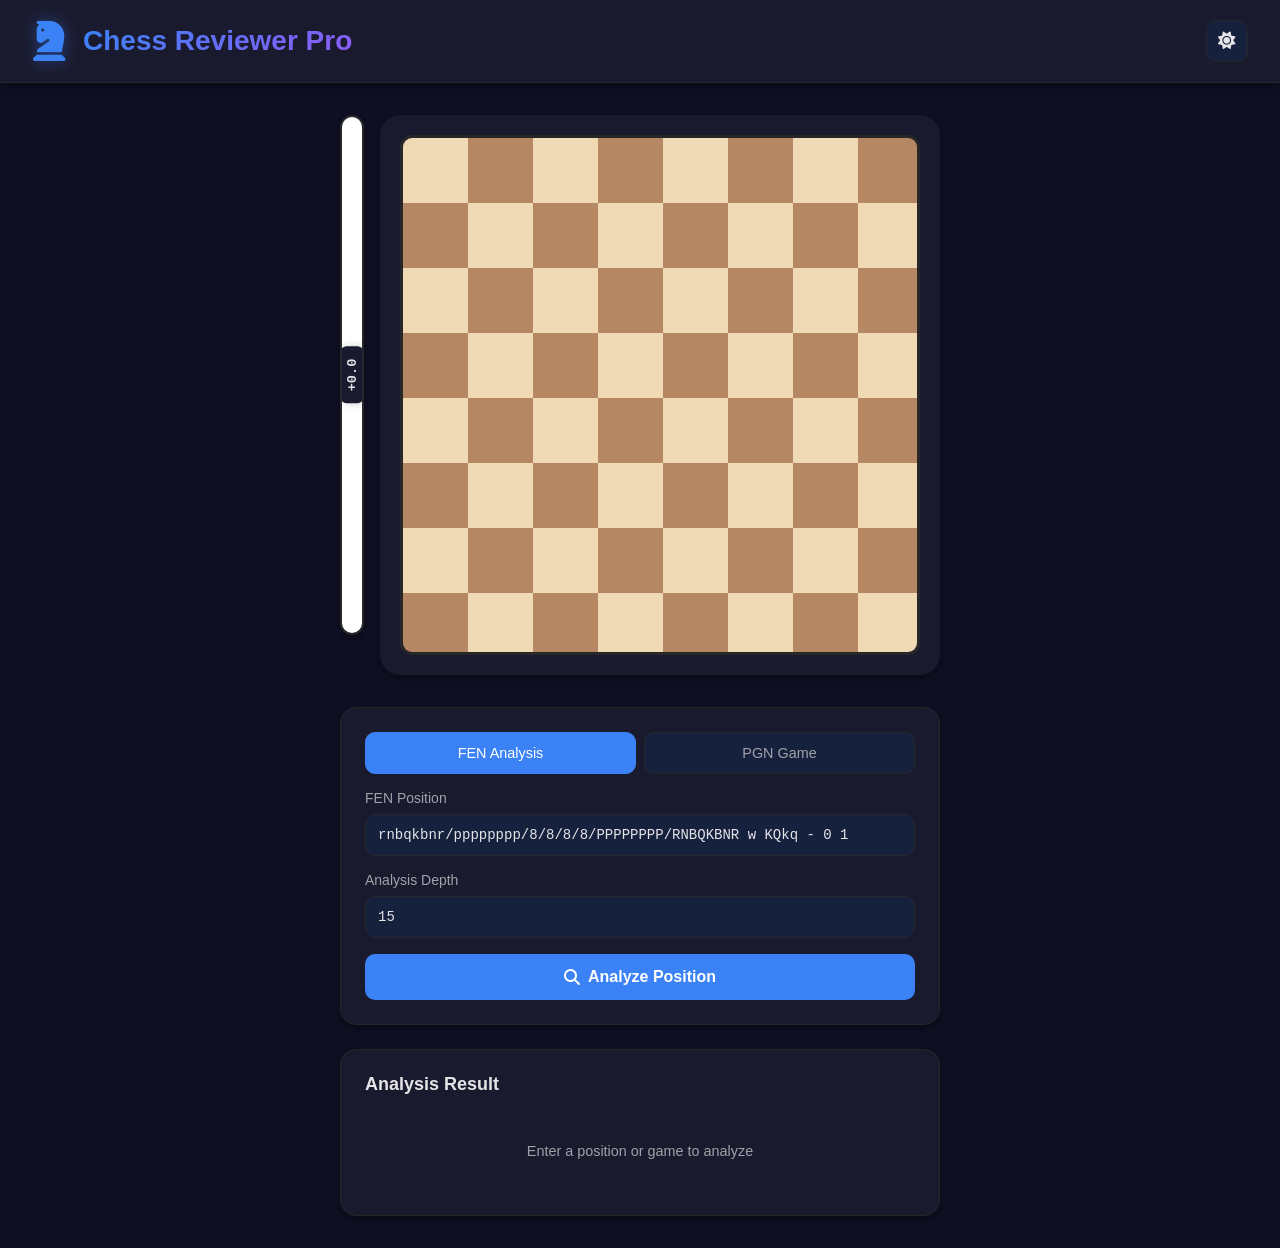
==== src/main/resources/static/chess-index.html @ c3d39ad1 "added all in on chess-index.html file for index.html, style.css, app.js, and chess.js" ====
<!DOCTYPE html>
<html lang="en">
<head>
    <meta charset="UTF-8">
    <meta name="viewport" content="width=device-width, initial-scale=1.0">
    <title>Chess Reviewer Pro by Hamid</title>
    <link rel="stylesheet" href="https://cdnjs.cloudflare.com/ajax/libs/font-awesome/6.4.0/css/all.min.css">
    <style>
        :root {
            --bg-primary: #0f0f23;
            --bg-secondary: #1a1a2e;
            --bg-tertiary: #16213e;
            --text-primary: #e4e4e7;
            --text-secondary: #a1a1aa;
            --accent-color: #3b82f6;
            --accent-hover: #2563eb;
            --border-color: #27272a;
            --shadow: 0 4px 6px -1px rgba(0, 0, 0, 0.3), 0 2px 4px -1px rgba(0, 0, 0, 0.2);

            --light-square: #f0d9b5;
            --dark-square: #b58863;

            --brilliant: #1baca6;
            --great: #5c8bb0;
            --best: #96bc4b;
            --good: #96bc4b;
            --book: #a88865;
            --inaccuracy: #f7c631;
            --mistake: #e6912c;
            --blunder: #ca3431;
            --miss: #db5c3d;

            --eval-white: #ffffff;
            --eval-black: #1a1a1a;
        }

        [data-theme="light"] {
            --bg-primary: #f8fafc;
            --bg-secondary: #ffffff;
            --bg-tertiary: #f1f5f9;
            --text-primary: #0f172a;
            --text-secondary: #64748b;
            --border-color: #e2e8f0;
        }

        * {
            margin: 0;
            padding: 0;
            box-sizing: border-box;
        }

        body {
            font-family: 'Inter', -apple-system, BlinkMacSystemFont, 'Segoe UI', sans-serif;
            background: var(--bg-primary);
            color: var(--text-primary);
            min-height: 100vh;
            transition: all 0.3s ease;
        }

        /* Header */
        header {
            background: var(--bg-secondary);
            border-bottom: 1px solid var(--border-color);
            padding: 1.25rem 2rem;
            position: sticky;
            top: 0;
            z-index: 100;
            box-shadow: var(--shadow);
        }

        .header-content {
            max-width: 1600px;
            margin: 0 auto;
            display: flex;
            justify-content: space-between;
            align-items: center;
        }

        .logo {
            display: flex;
            align-items: center;
            gap: 1rem;
        }

        .logo i {
            font-size: 2.5rem;
            color: var(--accent-color);
            filter: drop-shadow(0 0 8px rgba(59, 130, 246, 0.4));
        }

        .logo h1 {
            font-size: 1.75rem;
            font-weight: 700;
            background: linear-gradient(135deg, var(--accent-color), #8b5cf6);
            -webkit-background-clip: text;
            -webkit-text-fill-color: transparent;
            background-clip: text;
        }

        .header-controls {
            display: flex;
            gap: 0.75rem;
        }

        .icon-btn {
            width: 42px;
            height: 42px;
            background: var(--bg-tertiary);
            border: 1px solid var(--border-color);
            border-radius: 10px;
            color: var(--text-primary);
            cursor: pointer;
            display: flex;
            align-items: center;
            justify-content: center;
            transition: all 0.2s;
            font-size: 1.1rem;
        }

        .icon-btn:hover {
            background: var(--accent-color);
            color: white;
            transform: translateY(-2px);
            box-shadow: 0 4px 12px rgba(59, 130, 246, 0.3);
        }

        /* Main Layout */
        main {
            max-width: 1600px;
            margin: 0 auto;
            padding: 2rem;
            display: grid;
            grid-template-columns: auto 1fr auto;
            gap: 2rem;
            align-items: start;
        }

        /* Board Section */
        .board-container {
            display: flex;
            gap: 1rem;
            align-items: flex-start;
        }

        .eval-bar {
            width: 35px;
            height: 520px;
            background: linear-gradient(to top, var(--eval-black) 50%, var(--eval-white) 50%);
            border-radius: 12px;
            position: relative;
            overflow: hidden;
            border: 2px solid var(--border-color);
            box-shadow: var(--shadow);
        }

        .eval-fill {
            position: absolute;
            bottom: 0;
            left: 0;
            right: 0;
            height: 50%;
            background: var(--eval-white);
            transition: height 0.5s cubic-bezier(0.4, 0, 0.2, 1);
        }

        .eval-text {
            position: absolute;
            top: 50%;
            left: 50%;
            transform: translate(-50%, -50%) rotate(-90deg);
            font-size: 0.85rem;
            font-weight: 700;
            color: var(--text-primary);
            background: var(--bg-secondary);
            padding: 4px 12px;
            border-radius: 6px;
            box-shadow: 0 2px 8px rgba(0, 0, 0, 0.2);
            font-family: 'Courier New', monospace;
        }

        /* Chess Board with Glow Effect */
        .board-wrapper {
            position: relative;
            padding: 20px;
            background: var(--bg-secondary);
            border-radius: 20px;
            box-shadow: var(--shadow);
        }

        .board-glow {
            position: absolute;
            inset: -3px;
            background: linear-gradient(135deg, var(--brilliant), var(--great), var(--best));
            border-radius: 20px;
            opacity: 0;
            filter: blur(20px);
            transition: opacity 0.5s ease;
            z-index: -1;
            animation: glow-pulse 2s ease-in-out infinite;
        }

        .board-wrapper.glow-brilliant .board-glow {
            background: linear-gradient(135deg, var(--brilliant), #00d4d4);
            opacity: 0.6;
        }
        .board-wrapper.glow-great .board-glow {
            background: linear-gradient(135deg, var(--great), #7ea4d4);
            opacity: 0.5;
        }
        .board-wrapper.glow-best .board-glow {
            background: linear-gradient(135deg, var(--best), #b8e05f);
            opacity: 0.5;
        }
        .board-wrapper.glow-good .board-glow {
            background: linear-gradient(135deg, var(--good), #b8e05f);
            opacity: 0.4;
        }
        .board-wrapper.glow-inaccuracy .board-glow {
            background: linear-gradient(135deg, var(--inaccuracy), #ffd54f);
            opacity: 0.5;
        }
        .board-wrapper.glow-mistake .board-glow {
            background: linear-gradient(135deg, var(--mistake), #ffab40);
            opacity: 0.6;
        }
        .board-wrapper.glow-blunder .board-glow {
            background: linear-gradient(135deg, var(--blunder), #ff5252);
            opacity: 0.7;
        }

        @keyframes glow-pulse {
            0%, 100% { filter: blur(20px); }
            50% { filter: blur(25px); }
        }

        .chess-board {
            width: 520px;
            height: 520px;
            display: grid;
            grid-template-columns: repeat(8, 1fr);
            grid-template-rows: repeat(8, 1fr);
            border: 3px solid var(--border-color);
            border-radius: 12px;
            overflow: hidden;
            box-shadow: inset 0 0 20px rgba(0, 0, 0, 0.1);
        }

        .square {
            width: 65px;
            height: 65px;
            display: flex;
            align-items: center;
            justify-content: center;
            position: relative;
            cursor: pointer;
            transition: all 0.2s;
        }

        .square.light {
            background-color: var(--light-square);
        }

        .square.dark {
            background-color: var(--dark-square);
        }

        .square:hover {
            filter: brightness(1.1);
        }

        .piece {
            width: 85%;
            height: 85%;
            background-size: contain;
            background-repeat: no-repeat;
            background-position: center;
            transition: transform 0.2s;
            filter: drop-shadow(0 2px 4px rgba(0, 0, 0, 0.2));
        }

        .square:hover .piece {
            transform: scale(1.05);
        }

        .square.highlight-from::after {
            content: '';
            position: absolute;
            inset: 8px;
            background: rgba(255, 255, 0, 0.4);
            border-radius: 50%;
            border: 3px solid rgba(255, 255, 0, 0.7);
        }

        .square.highlight-to::after {
            content: '';
            position: absolute;
            inset: 8px;
            background: rgba(155, 199, 0, 0.4);
            border-radius: 50%;
            border: 3px solid rgba(155, 199, 0, 0.8);
        }

        .move-badge {
            position: absolute;
            top: 4px;
            right: 4px;
            width: 24px;
            height: 24px;
            border-radius: 50%;
            display: flex;
            align-items: center;
            justify-content: center;
            font-size: 11px;
            font-weight: 700;
            color: white;
            z-index: 10;
            box-shadow: 0 2px 6px rgba(0, 0, 0, 0.3);
        }

        /* Controls Panel */
        .controls-panel {
            width: 420px;
            display: flex;
            flex-direction: column;
            gap: 1.5rem;
        }

        .card {
            background: var(--bg-secondary);
            border: 1px solid var(--border-color);
            border-radius: 16px;
            padding: 1.5rem;
            box-shadow: var(--shadow);
        }

        .card h3 {
            font-size: 1.125rem;
            font-weight: 600;
            margin-bottom: 1rem;
            color: var(--text-primary);
        }

        .tabs {
            display: flex;
            gap: 0.5rem;
            margin-bottom: 1rem;
        }

        .tab-btn {
            flex: 1;
            padding: 0.75rem 1rem;
            background: var(--bg-tertiary);
            border: 1px solid var(--border-color);
            border-radius: 10px;
            color: var(--text-secondary);
            cursor: pointer;
            font-size: 0.9rem;
            font-weight: 500;
            transition: all 0.2s;
        }

        .tab-btn.active {
            background: var(--accent-color);
            color: white;
            border-color: var(--accent-color);
        }

        .tab-content {
            display: none;
        }

        .tab-content.active {
            display: block;
        }

        .input-group {
            margin-bottom: 1rem;
        }

        .input-group label {
            display: block;
            margin-bottom: 0.5rem;
            font-weight: 500;
            color: var(--text-secondary);
            font-size: 0.875rem;
        }

        .input-group input,
        .input-group textarea {
            width: 100%;
            padding: 0.75rem;
            background: var(--bg-tertiary);
            border: 1px solid var(--border-color);
            border-radius: 10px;
            color: var(--text-primary);
            font-family: 'Courier New', monospace;
            font-size: 0.875rem;
            transition: all 0.2s;
        }

        .input-group input:focus,
        .input-group textarea:focus {
            outline: none;
            border-color: var(--accent-color);
            box-shadow: 0 0 0 3px rgba(59, 130, 246, 0.1);
        }

        .btn {
            width: 100%;
            padding: 0.875rem 1.5rem;
            background: var(--accent-color);
            color: white;
            border: none;
            border-radius: 10px;
            cursor: pointer;
            font-size: 1rem;
            font-weight: 600;
            display: flex;
            align-items: center;
            justify-content: center;
            gap: 0.5rem;
            transition: all 0.2s;
        }

        .btn:hover {
            background: var(--accent-hover);
            transform: translateY(-2px);
            box-shadow: 0 8px 20px rgba(59, 130, 246, 0.3);
        }

        .result-content {
            font-size: 0.9rem;
        }

        .result-item {
            display: flex;
            justify-content: space-between;
            padding: 0.75rem;
            margin-bottom: 0.5rem;
            background: var(--bg-tertiary);
            border-radius: 8px;
        }

        .result-item .label {
            color: var(--text-secondary);
            font-weight: 500;
        }

        .result-item .value {
            font-weight: 600;
            font-family: 'Courier New', monospace;
            color: var(--accent-color);
        }

        /* Navigation */
        .game-navigation {
            display: flex;
            align-items: center;
            justify-content: center;
            gap: 0.5rem;
            padding: 1rem;
        }

        .nav-btn {
            width: 42px;
            height: 42px;
            background: var(--bg-tertiary);
            border: 1px solid var(--border-color);
            border-radius: 10px;
            color: var(--text-primary);
            cursor: pointer;
            display: flex;
            align-items: center;
            justify-content: center;
            transition: all 0.2s;
        }

        .nav-btn:hover:not(:disabled) {
            background: var(--accent-color);
            color: white;
            transform: translateY(-2px);
        }

        .nav-btn:disabled {
            opacity: 0.3;
            cursor: not-allowed;
        }

        .move-counter {
            padding: 0 1rem;
            font-weight: 600;
            font-family: 'Courier New', monospace;
            font-size: 1rem;
        }

        /* Moves Panel */
        .moves-panel {
            width: 320px;
        }

        .moves-list {
            max-height: 400px;
            overflow-y: auto;
            display: grid;
            grid-template-columns: auto 1fr 1fr;
            gap: 0.25rem;
            font-size: 0.875rem;
            margin-bottom: 1rem;
        }

        .move-number {
            color: var(--text-secondary);
            padding: 0.5rem 0.75rem;
            font-weight: 600;
            background: var(--bg-tertiary);
            border-radius: 6px;
            text-align: center;
        }

        .move-item {
            padding: 0.5rem 0.75rem;
            border-radius: 6px;
            cursor: pointer;
            transition: all 0.2s;
            display: flex;
            align-items: center;
            gap: 0.5rem;
            background: var(--bg-tertiary);
            border: 2px solid transparent;
        }

        .move-item:hover {
            background: var(--bg-primary);
        }

        .move-item.active {
            background: var(--accent-color);
            color: white;
            border-color: var(--accent-color);
            box-shadow: 0 0 12px rgba(59, 130, 246, 0.4);
        }

        .classification-dot {
            width: 10px;
            height: 10px;
            border-radius: 50%;
            flex-shrink: 0;
        }

        .classification-dot.brilliant { background: var(--brilliant); }
        .classification-dot.great { background: var(--great); }
        .classification-dot.best { background: var(--best); }
        .classification-dot.good { background: var(--good); }
        .classification-dot.inaccuracy { background: var(--inaccuracy); }
        .classification-dot.mistake { background: var(--mistake); }
        .classification-dot.blunder { background: var(--blunder); }

        /* Summary */
        .summary-stats {
            background: var(--bg-tertiary);
            border-radius: 12px;
            padding: 1rem;
            margin-top: 1rem;
        }

        .player-stats {
            margin-bottom: 1rem;
        }

        .player-stats h5 {
            font-size: 0.875rem;
            margin-bottom: 0.5rem;
            display: flex;
            align-items: center;
            gap: 0.5rem;
        }

        .accuracy-bar {
            height: 8px;
            background: var(--bg-primary);
            border-radius: 4px;
            overflow: hidden;
            margin-bottom: 0.5rem;
        }

        .accuracy-fill {
            height: 100%;
            background: linear-gradient(90deg, var(--blunder), var(--mistake), var(--good), var(--great));
            transition: width 0.5s ease;
        }

        .stats-grid {
            display: grid;
            grid-template-columns: repeat(3, 1fr);
            gap: 0.5rem;
            font-size: 0.75rem;
        }

        .stat-item {
            display: flex;
            align-items: center;
            gap: 0.25rem;
            padding: 0.375rem;
            background: var(--bg-secondary);
            border-radius: 6px;
        }

        /* Loading */
        .loading-overlay {
            display: none;
            position: fixed;
            inset: 0;
            background: rgba(0, 0, 0, 0.8);
            z-index: 1000;
            align-items: center;
            justify-content: center;
            backdrop-filter: blur(8px);
        }

        .loading-overlay.active {
            display: flex;
        }

        .spinner {
            width: 60px;
            height: 60px;
            border: 4px solid rgba(59, 130, 246, 0.2);
            border-top-color: var(--accent-color);
            border-radius: 50%;
            animation: spin 1s linear infinite;
        }

        @keyframes spin {
            to { transform: rotate(360deg); }
        }

        /* Scrollbar */
        ::-webkit-scrollbar {
            width: 8px;
        }

        ::-webkit-scrollbar-track {
            background: var(--bg-tertiary);
            border-radius: 4px;
        }

        ::-webkit-scrollbar-thumb {
            background: var(--accent-color);
            border-radius: 4px;
        }

        /* Responsive */
        @media (max-width: 1400px) {
            main {
                grid-template-columns: 1fr;
                justify-items: center;
            }

            .board-container,
            .controls-panel,
            .moves-panel {
                width: 100%;
                max-width: 600px;
            }
        }
    </style>
</head>
<body>
<header>
    <div class="header-content">
        <div class="logo">
            <i class="fas fa-chess-knight"></i>
            <h1>Chess Reviewer Pro</h1>
        </div>
        <div class="header-controls">
            <button id="themeToggle" class="icon-btn" title="Toggle Theme">
                <i class="fas fa-moon"></i>
            </button>
        </div>
    </div>
</header>

<main>
    <div class="board-container">
        <div class="eval-bar">
            <div class="eval-fill" id="evalFill"></div>
            <span class="eval-text" id="evalText">0.0</span>
        </div>
        <div class="board-wrapper" id="boardWrapper">
            <div class="board-glow"></div>
            <div class="chess-board" id="chessBoard"></div>
        </div>
    </div>

    <div class="controls-panel">
        <div class="card">
            <div class="tabs">
                <button class="tab-btn active" data-tab="fen">FEN Analysis</button>
                <button class="tab-btn" data-tab="pgn">PGN Game</button>
            </div>

            <div class="tab-content active" id="fenTab">
                <div class="input-group">
                    <label for="fenInput">FEN Position</label>
                    <input type="text" id="fenInput"
                           placeholder="rnbqkbnr/pppppppp/8/8/8/8/PPPPPPPP/RNBQKBNR w KQkq - 0 1"
                           value="rnbqkbnr/pppppppp/8/8/8/8/PPPPPPPP/RNBQKBNR w KQkq - 0 1">
                </div>
                <div class="input-group">
                    <label for="depthInput">Analysis Depth</label>
                    <input type="number" id="depthInput" value="15" min="1" max="30">
                </div>
                <button class="btn" id="analyzeFen">
                    <i class="fas fa-search"></i> Analyze Position
                </button>
            </div>

            <div class="tab-content" id="pgnTab">
                <div class="input-group">
                    <label for="pgnInput">PGN Game</label>
                    <textarea id="pgnInput" rows="6"
                              placeholder="Paste your PGN here..."></textarea>
                </div>
                <div class="input-group">
                    <label for="pgnDepthInput">Analysis Depth</label>
                    <input type="number" id="pgnDepthInput" value="15" min="1" max="30">
                </div>
                <button class="btn" id="analyzeGame">
                    <i class="fas fa-chess"></i> Analyze Game
                </button>
            </div>
        </div>

        <div class="card" id="analysisResult">
            <h3>Analysis Result</h3>
            <div class="result-content" id="resultContent">
                <p style="color: var(--text-secondary); text-align: center; padding: 2rem;">
                    Enter a position or game to analyze
                </p>
            </div>
        </div>

        <div class="card game-navigation" id="gameNavigation" style="display: none;">
            <button class="nav-btn" id="firstMove"><i class="fas fa-fast-backward"></i></button>
            <button class="nav-btn" id="prevMove"><i class="fas fa-step-backward"></i></button>
            <span class="move-counter" id="moveCounter">0 / 0</span>
            <button class="nav-btn" id="nextMove"><i class="fas fa-step-forward"></i></button>
            <button class="nav-btn" id="lastMove"><i class="fas fa-fast-forward"></i></button>
        </div>
    </div>

    <div class="moves-panel card" id="movesPanel" style="display: none;">
        <h3>Move List</h3>
        <div class="moves-list" id="movesList"></div>
        <div class="summary-stats" id="gameSummary"></div>
    </div>
</main>

<div class="loading-overlay" id="loadingOverlay">
    <div class="spinner"></div>
</div>

<script>
    // Piece Images from Wikimedia Commons (Cburnett pieces)
    const PIECE_IMAGES = {
        'K': 'https://upload.wikimedia.org/wikipedia/commons/4/42/Chess_klt45.svg',
        'Q': 'https://upload.wikimedia.org/wikipedia/commons/1/15/Chess_qlt45.svg',
        'R': 'https://upload.wikimedia.org/wikipedia/commons/7/72/Chess_rlt45.svg',
        'B': 'https://upload.wikimedia.org/wikipedia/commons/b/b1/Chess_blt45.svg',
        'N': 'https://upload.wikimedia.org/wikipedia/commons/7/70/Chess_nlt45.svg',
        'P': 'https://upload.wikimedia.org/wikipedia/commons/4/45/Chess_plt45.svg',
        'k': 'https://upload.wikimedia.org/wikipedia/commons/f/f0/Chess_kdt45.svg',
        'q': 'https://upload.wikimedia.org/wikipedia/commons/4/47/Chess_qdt45.svg',
        'r': 'https://upload.wikimedia.org/wikipedia/commons/f/ff/Chess_rdt45.svg',
        'b': 'https://upload.wikimedia.org/wikipedia/commons/9/98/Chess_bdt45.svg',
        'n': 'https://upload.wikimedia.org/wikipedia/commons/e/ef/Chess_ndt45.svg',
        'p': 'https://upload.wikimedia.org/wikipedia/commons/c/c7/Chess_pdt45.svg'
    };

    const CLASSIFICATION_SYMBOLS = {
        'Brilliant': '!!',
        'Great': '!',
        'Best': '✓',
        'Good': '✓',
        'Inaccuracy': '?!',
        'Mistake': '?',
        'Blunder': '??'
    };

    class ChessBoard {
        constructor(containerId) {
            this.container = document.getElementById(containerId);
            this.boardWrapper = document.getElementById('boardWrapper');
            this.position = this.fenToPosition('rnbqkbnr/pppppppp/8/8/8/8/PPPPPPPP/RNBQKBNR w KQkq - 0 1');
            this.highlightedSquares = { from: null, to: null };
            this.currentClassification = null;
            this.render();
        }

        fenToPosition(fen) {
            const position = {};
            const fenParts = fen.split(' ');
            const rows = fenParts[0].split('/');

            for (let row = 0; row < 8; row++) {
                let col = 0;
                for (const char of rows[row]) {
                    if (isNaN(char)) {
                        const square = String.fromCharCode(97 + col) + (8 - row);
                        position[square] = char;
                        col++;
                    } else {
                        col += parseInt(char);
                    }
                }
            }
            return position;
        }

        setPosition(fen) {
            this.position = this.fenToPosition(fen);
            this.render();
        }

        highlightMove(from, to, classification) {
            this.highlightedSquares = { from, to };
            this.currentClassification = classification;
            this.updateBoardGlow(classification);
            this.render();
        }

        updateBoardGlow(classification) {
            this.boardWrapper.className = 'board-wrapper';
            if (classification) {
                this.boardWrapper.classList.add(`glow-${classification.toLowerCase()}`);
            }
        }

        clearHighlights() {
            this.highlightedSquares = { from: null, to: null };
            this.currentClassification = null;
            this.boardWrapper.className = 'board-wrapper';
            this.render();
        }

        render() {
            this.container.innerHTML = '';

            for (let row = 0; row < 8; row++) {
                for (let col = 0; col < 8; col++) {
                    const square = String.fromCharCode(97 + col) + (8 - row);
                    const isLight = (row + col) % 2 === 0;

                    const squareDiv = document.createElement('div');
                    squareDiv.className = `square ${isLight ? 'light' : 'dark'}`;
                    squareDiv.dataset.square = square;

                    if (this.highlightedSquares.from === square) {
                        squareDiv.classList.add('highlight-from');
                    }

                    if (this.highlightedSquares.to === square) {
                        squareDiv.classList.add('highlight-to');

                        if (this.currentClassification && CLASSIFICATION_SYMBOLS[this.currentClassification]) {
                            const badge = document.createElement('div');
                            badge.className = 'move-badge';
                            badge.style.background = `var(--${this.currentClassification.toLowerCase()})`;
                            badge.textContent = CLASSIFICATION_SYMBOLS[this.currentClassification];
                            squareDiv.appendChild(badge);
                        }
                    }

                    if (this.position[square]) {
                        const pieceDiv = document.createElement('div');
                        pieceDiv.className = 'piece';
                        pieceDiv.style.backgroundImage = `url('${PIECE_IMAGES[this.position[square]]}')`;
                        squareDiv.appendChild(pieceDiv);
                    }

                    this.container.appendChild(squareDiv);
                }
            }
        }
    }

    function algebraicToSquares(move) {
        if (move && move.length >= 4) {
            return {
                from: move.substring(0, 2),
                to: move.substring(2, 4)
            };
        }
        return { from: null, to: null };
    }

    // App State
    let chessBoard;
    let currentGameAnalysis = null;
    let currentMoveIndex = -1;

    document.addEventListener('DOMContentLoaded', () => {
        chessBoard = new ChessBoard('chessBoard');
        initializeTheme();
        initializeEventListeners();
        updateEvalBar(0, null);
    });

    function initializeTheme() {
        const savedTheme = localStorage.getItem('theme') || 'dark';
        document.body.dataset.theme = savedTheme;
        updateThemeIcon();
    }

    function updateThemeIcon() {
        const icon = document.querySelector('#themeToggle i');
        icon.className = document.body.dataset.theme === 'dark' ? 'fas fa-sun' : 'fas fa-moon';
    }

    function initializeEventListeners() {
        document.getElementById('themeToggle').addEventListener('click', () => {
            const currentTheme = document.body.dataset.theme;
            document.body.dataset.theme = currentTheme === 'dark' ? 'light' : 'dark';
            localStorage.setItem('theme', document.body.dataset.theme);
            updateThemeIcon();
        });

        document.querySelectorAll('.tab-btn').forEach(btn => {
            btn.addEventListener('click', () => {
                const tabId = btn.dataset.tab + 'Tab';
                document.querySelectorAll('.tab-btn').forEach(b => b.classList.remove('active'));
                document.querySelectorAll('.tab-content').forEach(c => c.classList.remove('active'));
                btn.classList.add('active');
                document.getElementById(tabId).classList.add('active');
            });
        });

        document.getElementById('fenInput').addEventListener('input', (e) => {
            try {
                const fen = e.target.value.trim();
                if (fen) chessBoard.setPosition(fen);
            } catch (err) {
                console.log('Invalid FEN');
            }
        });

        document.getElementById('analyzeFen').addEventListener('click', analyzePosition);
        document.getElementById('analyzeGame').addEventListener('click', analyzeGame);

        document.getElementById('firstMove').addEventListener('click', () => goToMove(0));
        document.getElementById('prevMove').addEventListener('click', () => goToMove(currentMoveIndex - 1));
        document.getElementById('nextMove').addEventListener('click', () => goToMove(currentMoveIndex + 1));
        document.getElementById('lastMove').addEventListener('click', () => {
            if (currentGameAnalysis) goToMove(currentGameAnalysis.moves.length - 1);
        });

        document.addEventListener('keydown', (e) => {
            if (e.target.tagName === 'INPUT' || e.target.tagName === 'TEXTAREA') return;
            if (e.key === 'ArrowLeft') goToMove(currentMoveIndex - 1);
            if (e.key === 'ArrowRight') goToMove(currentMoveIndex + 1);
            if (e.key === 'Home') goToMove(0);
            if (e.key === 'End' && currentGameAnalysis) goToMove(currentGameAnalysis.moves.length - 1);
        });
    }

    async function analyzePosition() {
        const fen = document.getElementById('fenInput').value.trim();
        const depth = parseInt(document.getElementById('depthInput').value) || 15;

        if (!fen) {
            alert('Please enter a valid FEN position');
            return;
        }

        showLoading();

        try {
            const response = await fetch(`/api/chess/analyze?fen=${encodeURIComponent(fen)}&depth=${depth}&mode=bestmove`);
            const data = await response.json();

            hideLoading();

            if (data.success) {
                displayPositionAnalysis(data);
                chessBoard.setPosition(fen);

                if (data.bestMove) {
                    const squares = algebraicToSquares(data.bestMove);
                    chessBoard.highlightMove(squares.from, squares.to, 'Best');
                }

                updateEvalBar(data.evaluation, data.mate);
            } else {
                showError(data.message || 'Analysis failed');
            }
        } catch (err) {
            hideLoading();
            showError('Failed to connect to server: ' + err.message);
        }
    }

    async function analyzeGame() {
        const pgn = document.getElementById('pgnInput').value.trim();
        const depth = parseInt(document.getElementById('pgnDepthInput').value) || 15;

        if (!pgn) {
            alert('Please enter a valid PGN');
            return;
        }

        showLoading();

        try {
            const response = await fetch('/api/chess/analyze-game', {
                method: 'POST',
                headers: { 'Content-Type': 'application/json' },
                body: JSON.stringify({ pgn, depth })
            });
            const data = await response.json();

            hideLoading();

            if (data.success) {
                currentGameAnalysis = data;
                currentMoveIndex = -1;
                displayGameAnalysis(data);
                document.getElementById('movesPanel').style.display = 'block';
                document.getElementById('gameNavigation').style.display = 'flex';
                goToMove(0);
            } else {
                showError(data.message || 'Game analysis failed');
            }
        } catch (err) {
            hideLoading();
            showError('Failed to analyze game: ' + err.message);
        }
    }

    function displayPositionAnalysis(data) {
        const content = document.getElementById('resultContent');

        let evalText = 'N/A';
        if (data.mate !== null && data.mate !== undefined) {
            evalText = `Mate in ${Math.abs(data.mate)}`;
        } else if (data.evaluation !== null && data.evaluation !== undefined) {
            const evalValue = data.evaluation / 100;
            evalText = (evalValue >= 0 ? '+' : '') + evalValue.toFixed(2);
        }

        content.innerHTML = `
        <div class="result-item">
            <span class="label">Best Move</span>
            <span class="value">${data.bestMove || 'N/A'}</span>
        </div>
        <div class="result-item">
            <span class="label">Evaluation</span>
            <span class="value">${evalText}</span>
        </div>
        ${data.ponder ? `
        <div class="result-item">
            <span class="label">Ponder</span>
            <span class="value">${data.ponder}</span>
        </div>` : ''}
        ${data.continuation ? `
        <div class="result-item">
            <span class="label">Continuation</span>
            <span class="value" style="font-size: 0.8rem;">${data.continuation}</span>
        </div>` : ''}
    `;
    }

    function displayGameAnalysis(data) {
        const movesList = document.getElementById('movesList');
        const summary = document.getElementById('gameSummary');

        let movesHtml = '';
        for (let i = 0; i < data.moves.length; i += 2) {
            const whiteMove = data.moves[i];
            const blackMove = data.moves[i + 1];
            const moveNum = Math.floor(i / 2) + 1;

            movesHtml += `<span class="move-number">${moveNum}.</span>`;
            movesHtml += `
            <div class="move-item" data-index="${i}">
                <span class="classification-dot ${(whiteMove.classification || '').toLowerCase()}"></span>
                <span>${whiteMove.san || whiteMove.move}</span>
            </div>
        `;

            if (blackMove) {
                movesHtml += `
                <div class="move-item" data-index="${i + 1}">
                    <span class="classification-dot ${(blackMove.classification || '').toLowerCase()}"></span>
                    <span>${blackMove.san || blackMove.move}</span>
                </div>
            `;
            } else {
                movesHtml += '<div></div>';
            }
        }
        movesList.innerHTML = movesHtml;

        document.querySelectorAll('.move-item').forEach(item => {
            item.addEventListener('click', () => {
                const index = parseInt(item.dataset.index);
                goToMove(index);
            });
        });

        if (data.summary) {
            const s = data.summary;
            summary.innerHTML = `
            <h4 style="margin-bottom: 1rem; font-size: 1rem;">Game Summary</h4>
            <div class="player-stats">
                <h5>♔ White - ${s.whiteAccuracy || 0}% Accuracy</h5>
                <div class="accuracy-bar">
                    <div class="accuracy-fill" style="width: ${s.whiteAccuracy || 50}%;"></div>
                </div>
                <div class="stats-grid">
                    <div class="stat-item"><span class="dot" style="background: var(--brilliant);"></span>${s.whiteBrilliant || 0}</div>
                    <div class="stat-item"><span class="dot" style="background: var(--great);"></span>${s.whiteGreat || 0}</div>
                    <div class="stat-item"><span class="dot" style="background: var(--best);"></span>${s.whiteBest || 0}</div>
                    <div class="stat-item"><span class="dot" style="background: var(--inaccuracy);"></span>${s.whiteInaccuracy || 0}</div>
                    <div class="stat-item"><span class="dot" style="background: var(--mistake);"></span>${s.whiteMistake || 0}</div>
                    <div class="stat-item"><span class="dot" style="background: var(--blunder);"></span>${s.whiteBlunder || 0}</div>
                </div>
            </div>
            <div class="player-stats">
                <h5>♚ Black - ${s.blackAccuracy || 0}% Accuracy</h5>
                <div class="accuracy-bar">
                    <div class="accuracy-fill" style="width: ${s.blackAccuracy || 50}%;"></div>
                </div>
                <div class="stats-grid">
                    <div class="stat-item"><span class="dot" style="background: var(--brilliant);"></span>${s.blackBrilliant || 0}</div>
                    <div class="stat-item"><span class="dot" style="background: var(--great);"></span>${s.blackGreat || 0}</div>
                    <div class="stat-item"><span class="dot" style="background: var(--best);"></span>${s.blackBest || 0}</div>
                    <div class="stat-item"><span class="dot" style="background: var(--inaccuracy);"></span>${s.blackInaccuracy || 0}</div>
                    <div class="stat-item"><span class="dot" style="background: var(--mistake);"></span>${s.blackMistake || 0}</div>
                    <div class="stat-item"><span class="dot" style="background: var(--blunder);"></span>${s.blackBlunder || 0}</div>
                </div>
            </div>
        `;
        }
    }

    function goToMove(index) {
        if (!currentGameAnalysis || !currentGameAnalysis.moves) return;

        const moves = currentGameAnalysis.moves;
        if (index < 0) index = 0;
        if (index >= moves.length) index = moves.length - 1;

        currentMoveIndex = index;
        const move = moves[index];

        if (move.fen) {
            chessBoard.setPosition(move.fen);
        }

        if (move.uci || move.bestMove) {
            const uciMove = move.uci || move.bestMove;
            const squares = algebraicToSquares(uciMove);
            chessBoard.highlightMove(squares.from, squares.to, move.classification);
        }

        const evaluation = move.evaluation || move.evaluationAfter || 0;
        updateEvalBar(evaluation, move.mate);

        document.getElementById('moveCounter').textContent = `${index + 1} / ${moves.length}`;

        document.querySelectorAll('.move-item').forEach(item => {
            item.classList.toggle('active', parseInt(item.dataset.index) === index);
        });

        const activeMove = document.querySelector('.move-item.active');
        if (activeMove) {
            activeMove.scrollIntoView({ behavior: 'smooth', block: 'nearest' });
        }
    }

    function updateEvalBar(evaluation, mate) {
        const evalFill = document.getElementById('evalFill');
        const evalText = document.getElementById('evalText');

        let percentage = 50;
        let displayText = '0.0';

        if (mate !== null && mate !== undefined) {
            percentage = mate > 0 ? 95 : 5;
            displayText = `M${Math.abs(mate)}`;
        } else if (evaluation !== null && evaluation !== undefined) {
            const evalValue = typeof evaluation === 'number' ? evaluation / 100 : parseFloat(evaluation);
            percentage = 50 + (Math.atan(evalValue / 2) / Math.PI) * 100;
            percentage = Math.max(5, Math.min(95, percentage));
            displayText = (evalValue >= 0 ? '+' : '') + evalValue.toFixed(1);
        }

        evalFill.style.height = `${percentage}%`;
        evalText.textContent = displayText;
    }

    function showLoading() {
        document.getElementById('loadingOverlay').classList.add('active');
    }

    function hideLoading() {
        document.getElementById('loadingOverlay').classList.remove('active');
    }

    function showError(message) {
        document.getElementById('resultContent').innerHTML = `
        <p style="color: var(--blunder); text-align: center; padding: 1rem;">${message}</p>
    `;
    }
</script>
</body>
</html>
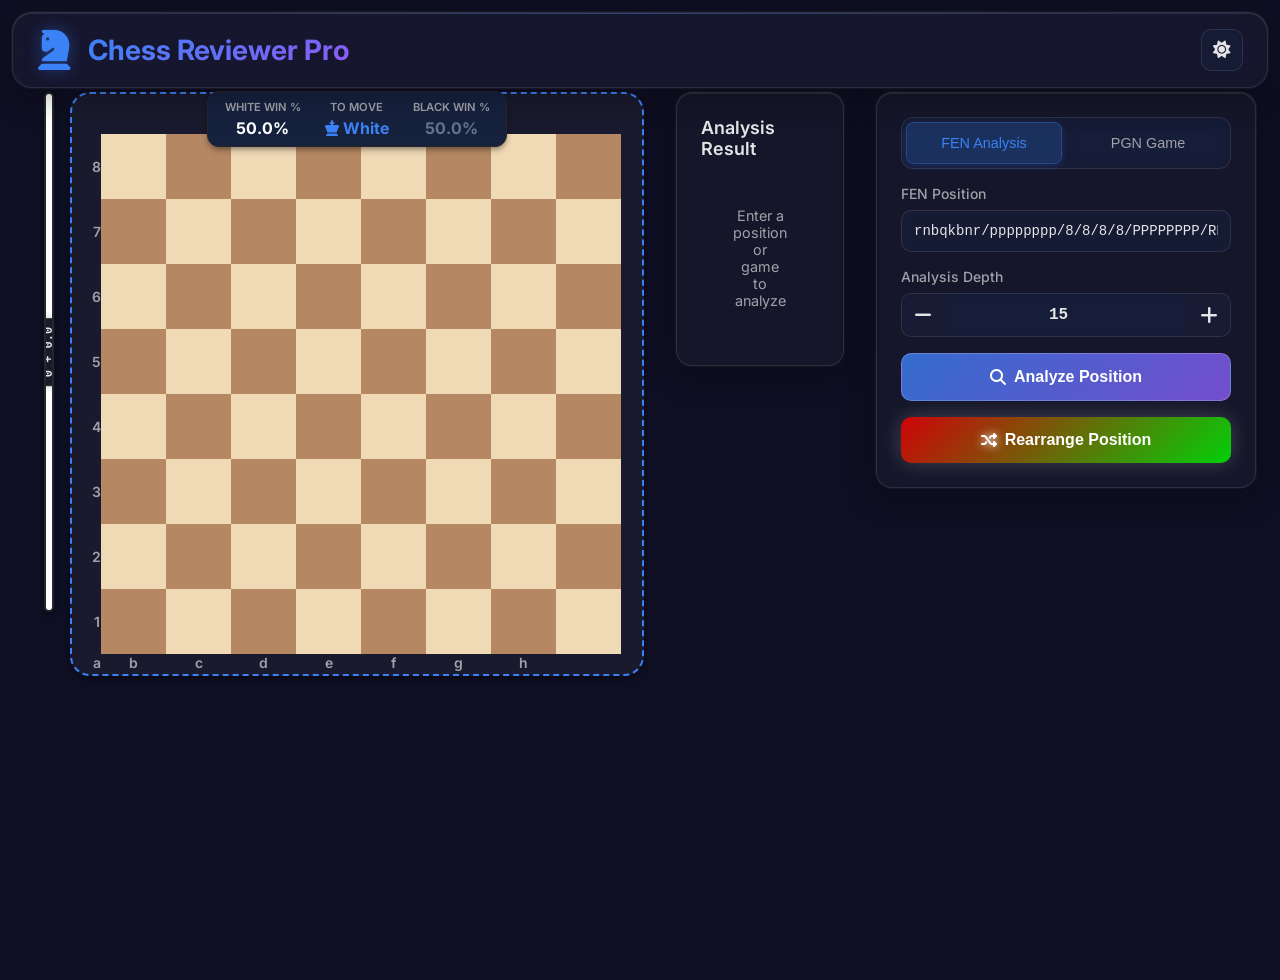
==== commit 4f7752cc: "updated the files for backend and frontend" ====
--- a/src/main/resources/static/chess-index.html
+++ b/src/main/resources/static/chess-index.html
@@ -1,4 +1,3 @@
-
 <!DOCTYPE html>
 <html lang="en">
 <head>
@@ -6,6 +5,7 @@
     <meta name="viewport" content="width=device-width, initial-scale=1.0">
     <title>Chess Reviewer Pro by Hamid</title>
     <link rel="stylesheet" href="https://cdnjs.cloudflare.com/ajax/libs/font-awesome/6.4.0/css/all.min.css">
+    <link rel="stylesheet" href="https://fonts.googleapis.com/css2?family=Inter:wght@400;500;600;700&display=swap">
     <style>
         :root {
             --bg-primary: #0f0f23;
@@ -29,6 +29,7 @@
             --inaccuracy: #f7c631;
             --mistake: #e6912c;
             --blunder: #ca3431;
+            --excellent: #96bc4b;
             --miss: #db5c3d;
 
             --eval-white: #ffffff;
@@ -42,6 +43,7 @@
             --text-primary: #0f172a;
             --text-secondary: #64748b;
             --border-color: #e2e8f0;
+            --navbar-bg: rgba(255, 255, 255, 0.8);
         }
 
         * {
@@ -56,17 +58,42 @@
             color: var(--text-primary);
             min-height: 100vh;
             transition: all 0.3s ease;
-        }
-
-        /* Header */
+            padding: 0.75rem;
+            margin-top: 80px; /* Space for fixed header */
+        }
+
+        /* Enhanced glass/water glass effect for header */
         header {
-            background: var(--bg-secondary);
-            border-bottom: 1px solid var(--border-color);
-            padding: 1.25rem 2rem;
-            position: sticky;
-            top: 0;
-            z-index: 100;
-            box-shadow: var(--shadow);
+            background: rgba(26, 26, 46, 0.7);
+            border: 1px solid rgba(255, 255, 255, 0.1);
+            border-radius: 20px;
+            padding: 1rem 1.5rem;
+            position: fixed;
+            top: 0.75rem;
+            left: 0.75rem;
+            right: 0.75rem;
+            z-index: 1000;
+            box-shadow:
+                    0 8px 32px rgba(0, 0, 0, 0.3),
+                    0 0 0 1px rgba(255, 255, 255, 0.05),
+                    inset 0 1px 0 rgba(255, 255, 255, 0.1);
+            backdrop-filter: blur(20px) saturate(180%);
+            -webkit-backdrop-filter: blur(20px) saturate(180%);
+            transition: all 0.3s ease;
+            max-width: calc(100% - 1.5rem);
+            margin: 0 auto;
+        }
+
+        /* Enhanced light theme header with better glass effect */
+        [data-theme="light"] header {
+            background: rgba(255, 255, 255, 0.65);
+            backdrop-filter: blur(25px) saturate(200%);
+            -webkit-backdrop-filter: blur(25px) saturate(200%);
+            border-color: rgba(0, 0, 0, 0.08);
+            box-shadow:
+                    0 8px 32px rgba(0, 0, 0, 0.1),
+                    0 0 0 1px rgba(0, 0, 0, 0.05),
+                    inset 0 1px 0 rgba(255, 255, 255, 0.8);
         }
 
         .header-content {
@@ -75,6 +102,22 @@
             display: flex;
             justify-content: space-between;
             align-items: center;
+            position: relative;
+        }
+
+        /* Subtle gradient line at top for enhanced glass effect */
+        .header-content::before {
+            content: '';
+            position: absolute;
+            top: -1rem;
+            left: 0;
+            right: 0;
+            height: 1px;
+            background: linear-gradient(90deg,
+            transparent,
+            rgba(59, 130, 246, 0.3),
+            transparent);
+            z-index: 1;
         }
 
         .logo {
@@ -106,8 +149,8 @@
         .icon-btn {
             width: 42px;
             height: 42px;
-            background: var(--bg-tertiary);
-            border: 1px solid var(--border-color);
+            background: rgba(22, 33, 62, 0.5);
+            border: 1px solid rgba(255, 255, 255, 0.1);
             border-radius: 10px;
             color: var(--text-primary);
             cursor: pointer;
@@ -116,6 +159,8 @@
             justify-content: center;
             transition: all 0.2s;
             font-size: 1.1rem;
+            backdrop-filter: blur(10px);
+            -webkit-backdrop-filter: blur(10px);
         }
 
         .icon-btn:hover {
@@ -123,20 +168,29 @@
             color: white;
             transform: translateY(-2px);
             box-shadow: 0 4px 12px rgba(59, 130, 246, 0.3);
-        }
-
-        /* Main Layout */
+            border-color: rgba(59, 130, 246, 0.5);
+        }
+
+        [data-theme="light"] .icon-btn {
+            background: rgba(241, 245, 249, 0.7);
+            border-color: rgba(0, 0, 0, 0.1);
+        }
+
+        [data-theme="light"] .icon-btn:hover {
+            background: var(--accent-color);
+            border-color: var(--accent-color);
+        }
+
         main {
             max-width: 1600px;
-            margin: 0 auto;
-            padding: 2rem;
+            margin: 0 auto 2rem;
+            padding: 0 2rem;
             display: grid;
-            grid-template-columns: auto 1fr auto;
+            grid-template-columns: auto 1fr 380px;
             gap: 2rem;
             align-items: start;
         }
 
-        /* Board Section */
         .board-container {
             display: flex;
             gap: 1rem;
@@ -169,23 +223,27 @@
             top: 50%;
             left: 50%;
             transform: translate(-50%, -50%) rotate(-90deg);
-            font-size: 0.85rem;
+            font-size: 0.75rem;
             font-weight: 700;
             color: var(--text-primary);
             background: var(--bg-secondary);
-            padding: 4px 12px;
+            padding: 4px 8px;
             border-radius: 6px;
             box-shadow: 0 2px 8px rgba(0, 0, 0, 0.2);
             font-family: 'Courier New', monospace;
-        }
-
-        /* Chess Board with Glow Effect */
+            white-space: nowrap;
+            border: 1px solid var(--border-color);
+        }
+
+
+        /* UPDATED: Board wrapper with coordinate labels */
         .board-wrapper {
             position: relative;
-            padding: 20px;
             background: var(--bg-secondary);
             border-radius: 20px;
+            border: 2px dashed rgb(59, 130, 246);
             box-shadow: var(--shadow);
+            padding: 40px 30px 20px 20px; /* More padding for coordinates */
         }
 
         .board-glow {
@@ -234,9 +292,41 @@
             50% { filter: blur(25px); }
         }
 
+        /* UPDATED: Chess board with coordinate system */
         .chess-board {
             width: 520px;
             height: 520px;
+            display: grid;
+            grid-template-columns: repeat(9, 1fr);
+            grid-template-rows: repeat(9, 1fr);
+            position: relative;
+        }
+
+        /* Coordinate labels */
+        .board-coordinate {
+            display: flex;
+            align-items: center;
+            justify-content: center;
+            font-size: 14px;
+            font-weight: 600;
+            color: var(--text-secondary);
+            user-select: none;
+        }
+
+        /* File coordinates (a-h) at bottom */
+        .file-coordinate {
+            grid-row: 9;
+        }
+
+        /* Rank coordinates (1-8) on left side */
+        .rank-coordinate {
+            grid-column: 1;
+        }
+
+        /* The actual squares grid */
+        .squares-grid {
+            grid-column: 2 / 10;
+            grid-row: 1 / 9;
             display: grid;
             grid-template-columns: repeat(8, 1fr);
             grid-template-rows: repeat(8, 1fr);
@@ -269,14 +359,44 @@
             filter: brightness(1.1);
         }
 
+        .square.selected {
+            box-shadow: inset 0 0 0 3px rgba(59, 130, 246, 0.7);
+        }
+
+        .square.possible-move::after {
+            content: '';
+            position: absolute;
+            width: 16px;
+            height: 16px;
+            background: rgba(59, 130, 246, 0.4);
+            border-radius: 50%;
+            pointer-events: none;
+        }
+
+        .square.possible-capture::after {
+            content: '';
+            position: absolute;
+            inset: 4px;
+            border: 3px solid rgba(220, 38, 38, 0.6);
+            border-radius: 50%;
+            pointer-events: none;
+        }
+
+        /* UPDATED: Piece styling to match screenshot theme */
         .piece {
-            width: 85%;
-            height: 85%;
+            width: 70%;
+            height: 70%;
             background-size: contain;
             background-repeat: no-repeat;
             background-position: center;
             transition: transform 0.2s;
-            filter: drop-shadow(0 2px 4px rgba(0, 0, 0, 0.2));
+            cursor: grab;
+            user-select: none;
+        }
+
+        .piece:active {
+            cursor: grabbing;
+            transform: scale(1.1);
         }
 
         .square:hover .piece {
@@ -286,19 +406,21 @@
         .square.highlight-from::after {
             content: '';
             position: absolute;
-            inset: 8px;
-            background: rgba(255, 255, 0, 0.4);
+            inset: 4px;
+            background: rgba(255, 255, 0, 0.3);
             border-radius: 50%;
-            border: 3px solid rgba(255, 255, 0, 0.7);
+            border: 3px solid rgba(255, 255, 0, 0.6);
+            z-index: 0;
         }
 
         .square.highlight-to::after {
             content: '';
             position: absolute;
-            inset: 8px;
-            background: rgba(155, 199, 0, 0.4);
+            inset: 4px;
+            background: rgba(155, 199, 0, 0.3);
             border-radius: 50%;
-            border: 3px solid rgba(155, 199, 0, 0.8);
+            border: 3px solid rgba(155, 199, 0, 0.7);
+            z-index: 0;
         }
 
         .move-badge {
@@ -318,7 +440,68 @@
             box-shadow: 0 2px 6px rgba(0, 0, 0, 0.3);
         }
 
-        /* Controls Panel */
+        /* Updated turn indicator position */
+        .turn-indicator {
+            position: absolute;
+            top: -3px;
+            left: 50%;
+            transform: translateX(-50%);
+            padding: 0.5rem 1rem;
+            background: var(--bg-tertiary);
+            border: 1px solid var(--border-color);
+            border-radius: 12px;
+            font-weight: 600;
+            font-size: 0.9rem;
+            display: flex;
+            align-items: center;
+            gap: 1.5rem;
+            box-shadow: var(--shadow);
+            backdrop-filter: blur(10px);
+            -webkit-backdrop-filter: blur(10px);
+            z-index: 10;
+            min-width: 300px;
+            justify-content: center;
+        }
+
+        .turn-section {
+            display: flex;
+            flex-direction: column;
+            align-items: center;
+            gap: 0.25rem;
+        }
+
+        .turn-section .label {
+            font-size: 0.7rem;
+            color: var(--text-secondary);
+            text-transform: uppercase;
+        }
+
+        .turn-section .value {
+            font-size: 1rem;
+            font-weight: 700;
+        }
+
+        .turn-section.white-chance .value { color: #ffffff; }
+        .turn-section.black-chance .value { color: #64748b; }
+        .turn-section.current-turn .value { color: var(--accent-color); }
+
+
+        .turn-indicator.white {
+            border-color: var(--accent-color);
+            color: var(--accent-color);
+            background: rgba(22, 33, 62, 0.8);
+        }
+
+        .turn-indicator.black {
+            border-color: #64748b;
+            color: #64748b;
+            background: rgba(22, 33, 62, 0.8);
+        }
+
+        [data-theme="light"] .turn-indicator {
+            background: rgba(241, 245, 249, 0.8);
+        }
+
         .controls-panel {
             width: 420px;
             display: flex;
@@ -326,12 +509,27 @@
             gap: 1.5rem;
         }
 
+        /* Glass effect for cards */
         .card {
-            background: var(--bg-secondary);
-            border: 1px solid var(--border-color);
+            background: rgba(26, 26, 46, 0.7);
+            border: 1px solid rgba(255, 255, 255, 0.1);
             border-radius: 16px;
             padding: 1.5rem;
-            box-shadow: var(--shadow);
+            box-shadow:
+                    0 8px 32px rgba(0, 0, 0, 0.3),
+                    0 0 0 1px rgba(255, 255, 255, 0.05),
+                    inset 0 1px 0 rgba(255, 255, 255, 0.1);
+            backdrop-filter: blur(15px);
+            -webkit-backdrop-filter: blur(15px);
+        }
+
+        [data-theme="light"] .card {
+            background: rgba(255, 255, 255, 0.65);
+            border-color: rgba(0, 0, 0, 0.08);
+            box-shadow:
+                    0 8px 32px rgba(0, 0, 0, 0.1),
+                    0 0 0 1px rgba(0, 0, 0, 0.05),
+                    inset 0 1px 0 rgba(255, 255, 255, 0.8);
         }
 
         .card h3 {
@@ -341,29 +539,48 @@
             color: var(--text-primary);
         }
 
+        /* Glass effect for tabs */
         .tabs {
             display: flex;
             gap: 0.5rem;
             margin-bottom: 1rem;
+            background: rgba(22, 33, 62, 0.5);
+            border: 1px solid rgba(255, 255, 255, 0.1);
+            border-radius: 12px;
+            padding: 0.25rem;
+            backdrop-filter: blur(10px);
+            -webkit-backdrop-filter: blur(10px);
+        }
+
+        [data-theme="light"] .tabs {
+            background: rgba(241, 245, 249, 0.7);
+            border-color: rgba(0, 0, 0, 0.08);
         }
 
         .tab-btn {
             flex: 1;
             padding: 0.75rem 1rem;
-            background: var(--bg-tertiary);
-            border: 1px solid var(--border-color);
-            border-radius: 10px;
+            background: transparent;
+            border: 1px solid transparent;
+            border-radius: 8px;
             color: var(--text-secondary);
             cursor: pointer;
             font-size: 0.9rem;
             font-weight: 500;
             transition: all 0.2s;
+            backdrop-filter: blur(5px);
+            -webkit-backdrop-filter: blur(5px);
         }
 
         .tab-btn.active {
-            background: var(--accent-color);
-            color: white;
-            border-color: var(--accent-color);
+            background: rgba(59, 130, 246, 0.2);
+            color: var(--accent-color);
+            border-color: rgba(59, 130, 246, 0.3);
+            box-shadow: 0 2px 8px rgba(59, 130, 246, 0.2);
+        }
+
+        [data-theme="light"] .tab-btn.active {
+            background: rgba(59, 130, 246, 0.15);
         }
 
         .tab-content {
@@ -386,30 +603,98 @@
             font-size: 0.875rem;
         }
 
+        /* Glass effect for inputs */
         .input-group input,
         .input-group textarea {
             width: 100%;
             padding: 0.75rem;
-            background: var(--bg-tertiary);
-            border: 1px solid var(--border-color);
+            background: rgba(22, 33, 62, 0.5);
+            border: 1px solid rgba(255, 255, 255, 0.1);
             border-radius: 10px;
             color: var(--text-primary);
             font-family: 'Courier New', monospace;
             font-size: 0.875rem;
             transition: all 0.2s;
+            backdrop-filter: blur(5px);
+            -webkit-backdrop-filter: blur(5px);
+        }
+
+        [data-theme="light"] .input-group input,
+        [data-theme="light"] .input-group textarea {
+            background: rgba(241, 245, 249, 0.7);
+            border-color: rgba(0, 0, 0, 0.08);
         }
 
         .input-group input:focus,
         .input-group textarea:focus {
             outline: none;
             border-color: var(--accent-color);
-            box-shadow: 0 0 0 3px rgba(59, 130, 246, 0.1);
-        }
-
+            box-shadow: 0 0 0 3px rgba(59, 130, 246, 0.2);
+        }
+
+        /* Glass effect for buttons */
         .btn {
             width: 100%;
             padding: 0.875rem 1.5rem;
-            background: var(--accent-color);
+            background: linear-gradient(135deg, rgba(59, 130, 246, 0.8), rgba(139, 92, 246, 0.8));
+            color: white;
+            border: 1px solid rgba(255, 255, 255, 0.2);
+            border-radius: 10px;
+            cursor: pointer;
+            font-size: 1rem;
+            font-weight: 600;
+            display: flex;
+            align-items: center;
+            justify-content: center;
+            gap: 0.5rem;
+            transition: all 0.2s;
+            backdrop-filter: blur(10px);
+            -webkit-backdrop-filter: blur(10px);
+            position: relative;
+            overflow: hidden;
+        }
+
+        .btn::before {
+            content: '';
+            position: absolute;
+            top: 0;
+            left: -100%;
+            width: 100%;
+            height: 100%;
+            background: linear-gradient(90deg, transparent, rgba(255, 255, 255, 0.2), transparent);
+            transition: left 0.5s ease;
+        }
+
+        .btn:hover {
+            transform: translateY(-2px);
+            box-shadow:
+                    0 8px 32px rgba(59, 130, 246, 0.4),
+                    0 4px 12px rgba(59, 130, 255, 0.3);
+            border-color: rgba(255, 255, 255, 0.3);
+        }
+
+        .btn:hover::before {
+            left: 100%;
+        }
+
+        .btn:active {
+            transform: translateY(-1px);
+        }
+
+        [data-theme="light"] .btn {
+            background: linear-gradient(135deg, rgba(59, 130, 246, 0.9), rgba(139, 92, 246, 0.9));
+            border-color: rgba(255, 255, 255, 0.3);
+        }
+
+        /* Special button for rearranging position with RGB effect */
+        .rgb-btn {
+            width: 100%;
+            padding: 0.875rem 1.5rem;
+            background: linear-gradient(135deg,
+            rgba(255, 0, 0, 0.8),
+            rgba(0, 255, 0, 0.8),
+            rgba(0, 0, 255, 0.8));
+            background-size: 200% 200%;
             color: white;
             border: none;
             border-radius: 10px;
@@ -420,13 +705,50 @@
             align-items: center;
             justify-content: center;
             gap: 0.5rem;
-            transition: all 0.2s;
-        }
-
-        .btn:hover {
-            background: var(--accent-hover);
+            transition: all 0.3s ease;
+            position: relative;
+            overflow: hidden;
+            animation: rgb-shift 3s linear infinite;
+            box-shadow: 0 0 20px rgba(255, 255, 255, 0.2);
+            margin-top: 1rem;
+        }
+
+        @keyframes rgb-shift {
+            0% { background-position: 0% 50%; }
+            50% { background-position: 100% 50%; }
+            100% { background-position: 0% 50%; }
+        }
+
+        .rgb-btn::before {
+            content: '';
+            position: absolute;
+            top: 0;
+            left: -100%;
+            width: 100%;
+            height: 100%;
+            background: linear-gradient(90deg, transparent, rgba(255, 255, 255, 0.3), transparent);
+            transition: left 0.7s ease;
+        }
+
+        .rgb-btn:hover {
             transform: translateY(-2px);
-            box-shadow: 0 8px 20px rgba(59, 130, 246, 0.3);
+            box-shadow:
+                    0 0 30px rgba(255, 0, 0, 0.4),
+                    0 0 30px rgba(0, 255, 0, 0.4),
+                    0 0 30px rgba(0, 0, 255, 0.4);
+            animation-duration: 1.5s;
+        }
+
+        .rgb-btn:hover::before {
+            left: 100%;
+        }
+
+        .rgb-btn:active {
+            transform: translateY(0);
+        }
+
+        .rgb-btn i {
+            filter: drop-shadow(0 0 4px white);
         }
 
         .result-content {
@@ -438,8 +760,16 @@
             justify-content: space-between;
             padding: 0.75rem;
             margin-bottom: 0.5rem;
-            background: var(--bg-tertiary);
+            background: rgba(22, 33, 62, 0.5);
             border-radius: 8px;
+            border: 1px solid rgba(255, 255, 255, 0.05);
+            backdrop-filter: blur(5px);
+            -webkit-backdrop-filter: blur(5px);
+        }
+
+        [data-theme="light"] .result-item {
+            background: rgba(241, 245, 249, 0.7);
+            border-color: rgba(0, 0, 0, 0.05);
         }
 
         .result-item .label {
@@ -453,7 +783,6 @@
             color: var(--accent-color);
         }
 
-        /* Navigation */
         .game-navigation {
             display: flex;
             align-items: center;
@@ -494,9 +823,8 @@
             font-size: 1rem;
         }
 
-        /* Moves Panel */
         .moves-panel {
-            width: 320px;
+            width: 100%;
         }
 
         .moves-list {
@@ -556,7 +884,70 @@
         .classification-dot.mistake { background: var(--mistake); }
         .classification-dot.blunder { background: var(--blunder); }
 
-        /* Summary */
+        /* Glass effect for number input */
+        .number-input-wrapper {
+            display: flex;
+            align-items: center;
+            background: rgba(22, 33, 62, 0.5);
+            border: 1px solid rgba(255, 255, 255, 0.1);
+            border-radius: 10px;
+            overflow: hidden;
+            transition: all 0.2s;
+            backdrop-filter: blur(5px);
+            -webkit-backdrop-filter: blur(5px);
+        }
+
+        [data-theme="light"] .number-input-wrapper {
+            background: rgba(241, 245, 249, 0.7);
+            border-color: rgba(0, 0, 0, 0.08);
+        }
+
+        .number-input-wrapper:focus-within {
+            border-color: var(--accent-color);
+            box-shadow: 0 0 0 3px rgba(59, 130, 246, 0.2);
+        }
+
+        .number-input-wrapper input {
+            flex: 1;
+            border: none;
+            background: transparent;
+            text-align: center;
+            font-size: 1rem;
+            font-weight: 600;
+            padding: 0.75rem;
+            color: var(--text-primary);
+        }
+
+        .number-input-wrapper input:focus {
+            outline: none;
+            box-shadow: none;
+        }
+
+        .number-btn {
+            width: 42px;
+            height: 42px;
+            background: rgba(26, 26, 46, 0.5);
+            border: none;
+            color: var(--text-primary);
+            cursor: pointer;
+            display: flex;
+            align-items: center;
+            justify-content: center;
+            font-size: 1.25rem;
+            transition: all 0.2s;
+            backdrop-filter: blur(5px);
+            -webkit-backdrop-filter: blur(5px);
+        }
+
+        .number-btn:hover {
+            background: var(--accent-color);
+            color: white;
+        }
+
+        [data-theme="light"] .number-btn {
+            background: rgba(255, 255, 255, 0.5);
+        }
+
         .summary-stats {
             background: var(--bg-tertiary);
             border-radius: 12px;
@@ -606,7 +997,6 @@
             border-radius: 6px;
         }
 
-        /* Loading */
         .loading-overlay {
             display: none;
             position: fixed;
@@ -635,7 +1025,6 @@
             to { transform: rotate(360deg); }
         }
 
-        /* Scrollbar */
         ::-webkit-scrollbar {
             width: 8px;
         }
@@ -650,18 +1039,124 @@
             border-radius: 4px;
         }
 
-        /* Responsive */
+        /* Analysis Result Panel Styles - Now on the right side */
+        .analysis-result-panel {
+            width: 100%;
+            display: flex;
+            flex-direction: column;
+            gap: 1.5rem;
+        }
+
+        /* Game moves panel - appears below analysis when active */
+        .moves-container {
+            display: none;
+        }
+
+        .moves-container.active {
+            display: block;
+            grid-column: 1 / -1;
+            margin-top: 2rem;
+        }
+
         @media (max-width: 1400px) {
             main {
+                grid-template-columns: auto 1fr 380px;
+                justify-items: center;
+            }
+
+            .board-container,
+            .controls-panel {
+                width: 100%;
+                max-width: 600px;
+            }
+
+            .analysis-result-panel {
+                width: 100%;
+                max-width: 600px;
+            }
+        }
+
+        @media (max-width: 1200px) {
+            main {
+                grid-template-columns: auto 1fr 380px;
+                grid-template-rows: auto auto;
+            }
+
+            .board-container {
+                grid-column: 1;
+                grid-row: 1;
+            }
+
+            .analysis-result-panel {
+                grid-column: 2;
+                grid-row: 1;
+                align-self: start;
+            }
+
+            .controls-panel {
+                grid-column: 1 / -1;
+                grid-row: 2;
+                width: 100%;
+            }
+        }
+
+        /* Responsive adjustments */
+        @media (max-width: 768px) {
+            body {
+                padding: 0.5rem;
+                margin-top: 70px;
+            }
+
+            header {
+                border-radius: 16px;
+                padding: 0.75rem 1rem;
+                top: 0.5rem;
+                left: 0.5rem;
+                right: 0.5rem;
+                max-width: calc(100% - 1rem);
+            }
+
+            .logo h1 {
+                font-size: 1.25rem;
+            }
+
+            main {
+                padding: 0 1rem;
+                margin-bottom: 1.5rem;
                 grid-template-columns: 1fr;
-                justify-items: center;
+                gap: 1.5rem;
             }
 
             .board-container,
             .controls-panel,
-            .moves-panel {
+            .analysis-result-panel {
                 width: 100%;
-                max-width: 600px;
+                max-width: 100%;
+            }
+        }
+
+        /* For very small screens */
+        @media (max-width: 480px) {
+            body {
+                margin-top: 65px;
+            }
+
+            header {
+                padding: 0.5rem 0.75rem;
+            }
+
+            .logo i {
+                font-size: 1.8rem;
+            }
+
+            .logo h1 {
+                font-size: 1.1rem;
+            }
+
+            .icon-btn {
+                width: 36px;
+                height: 36px;
+                font-size: 0.9rem;
             }
         }
     </style>
@@ -682,17 +1177,35 @@
 </header>
 
 <main>
+    <!-- Column 1: Board and Eval Bar -->
     <div class="board-container">
         <div class="eval-bar">
             <div class="eval-fill" id="evalFill"></div>
             <span class="eval-text" id="evalText">0.0</span>
         </div>
         <div class="board-wrapper" id="boardWrapper">
+            <div class="turn-indicator white" id="turnIndicator">
+                <i class="fas fa-chess-king"></i>
+                <span>White to move</span>
+            </div>
             <div class="board-glow"></div>
             <div class="chess-board" id="chessBoard"></div>
         </div>
     </div>
 
+    <!-- Column 2: Analysis Result Panel (Right side) -->
+    <div class="analysis-result-panel">
+        <div class="card" id="analysisResult">
+            <h3>Analysis Result</h3>
+            <div class="result-content" id="resultContent">
+                <p style="color: var(--text-secondary); text-align: center; padding: 2rem;">
+                    Enter a position or game to analyze
+                </p>
+            </div>
+        </div>
+    </div>
+
+    <!-- Column 3: Controls Panel -->
     <div class="controls-panel">
         <div class="card">
             <div class="tabs">
@@ -708,11 +1221,24 @@
                            value="rnbqkbnr/pppppppp/8/8/8/8/PPPPPPPP/RNBQKBNR w KQkq - 0 1">
                 </div>
                 <div class="input-group">
-                    <label for="depthInput">Analysis Depth</label>
-                    <input type="number" id="depthInput" value="15" min="1" max="30">
+                    <label>Analysis Depth</label>
+                    <div class="number-input-wrapper">
+                        <button type="button" class="number-btn" onclick="adjustDepth('depthInput', -1)">
+                            <i class="fas fa-minus"></i>
+                        </button>
+                        <input type="number" id="depthInput" value="15" min="1" max="30" readonly>
+                        <button type="button" class="number-btn" onclick="adjustDepth('depthInput', 1)">
+                            <i class="fas fa-plus"></i>
+                        </button>
+                    </div>
                 </div>
                 <button class="btn" id="analyzeFen">
                     <i class="fas fa-search"></i> Analyze Position
+                </button>
+
+                <!-- NEW RGB BUTTON -->
+                <button class="rgb-btn" id="rearrangePosition">
+                    <i class="fas fa-random"></i> Rearrange Position
                 </button>
             </div>
 
@@ -723,21 +1249,24 @@
                               placeholder="Paste your PGN here..."></textarea>
                 </div>
                 <div class="input-group">
-                    <label for="pgnDepthInput">Analysis Depth</label>
-                    <input type="number" id="pgnDepthInput" value="15" min="1" max="30">
+                    <label for="pgnFile">Or Upload PGN File</label>
+                    <input type="file" id="pgnFile" accept=".pgn">
+                </div>
+                <div class="input-group">
+                    <label>Analysis Depth</label>
+                    <div class="number-input-wrapper">
+                        <button type="button" class="number-btn" onclick="adjustDepth('pgnDepthInput', -1)">
+                            <i class="fas fa-minus"></i>
+                        </button>
+                        <input type="number" id="pgnDepthInput" value="15" min="1" max="30" readonly>
+                        <button type="button" class="number-btn" onclick="adjustDepth('pgnDepthInput', 1)">
+                            <i class="fas fa-plus"></i>
+                        </button>
+                    </div>
                 </div>
                 <button class="btn" id="analyzeGame">
                     <i class="fas fa-chess"></i> Analyze Game
                 </button>
-            </div>
-        </div>
-
-        <div class="card" id="analysisResult">
-            <h3>Analysis Result</h3>
-            <div class="result-content" id="resultContent">
-                <p style="color: var(--text-secondary); text-align: center; padding: 2rem;">
-                    Enter a position or game to analyze
-                </p>
             </div>
         </div>
 
@@ -750,19 +1279,24 @@
         </div>
     </div>
 
-    <div class="moves-panel card" id="movesPanel" style="display: none;">
+
+</main>
+
+<!-- Moves Panel - Appears below when analyzing a game -->
+<div class="moves-container" id="movesContainer">
+    <div class="moves-panel card">
         <h3>Move List</h3>
         <div class="moves-list" id="movesList"></div>
         <div class="summary-stats" id="gameSummary"></div>
     </div>
-</main>
+</div>
 
 <div class="loading-overlay" id="loadingOverlay">
     <div class="spinner"></div>
 </div>
 
 <script>
-    // Piece Images from Wikimedia Commons (Cburnett pieces)
+    // UPDATED: Using proper chess piece icons similar to the screenshot
     const PIECE_IMAGES = {
         'K': 'https://upload.wikimedia.org/wikipedia/commons/4/42/Chess_klt45.svg',
         'Q': 'https://upload.wikimedia.org/wikipedia/commons/1/15/Chess_qlt45.svg',
@@ -792,16 +1326,22 @@
         constructor(containerId) {
             this.container = document.getElementById(containerId);
             this.boardWrapper = document.getElementById('boardWrapper');
+            this.turnIndicator = document.getElementById('turnIndicator');
             this.position = this.fenToPosition('rnbqkbnr/pppppppp/8/8/8/8/PPPPPPPP/RNBQKBNR w KQkq - 0 1');
+            this.selectedSquare = null;
+            this.possibleMoves = [];
+            this.turn = 'w';
             this.highlightedSquares = { from: null, to: null };
             this.currentClassification = null;
-            this.render();
+            this.renderBoard();
+            this.updateTurnIndicator();
         }
 
         fenToPosition(fen) {
             const position = {};
             const fenParts = fen.split(' ');
             const rows = fenParts[0].split('/');
+            this.turn = fenParts[1] || 'w';
 
             for (let row = 0; row < 8; row++) {
                 let col = 0;
@@ -818,16 +1358,393 @@
             return position;
         }
 
+        positionToFen() {
+            let fen = '';
+            for (let row = 0; row < 8; row++) {
+                let empty = 0;
+                for (let col = 0; col < 8; col++) {
+                    const square = String.fromCharCode(97 + col) + (8 - row);
+                    if (this.position[square]) {
+                        if (empty > 0) {
+                            fen += empty;
+                            empty = 0;
+                        }
+                        fen += this.position[square];
+                    } else {
+                        empty++;
+                    }
+                }
+                if (empty > 0) fen += empty;
+                if (row < 7) fen += '/';
+            }
+            return fen + ' ' + this.turn + ' KQkq - 0 1';
+        }
+
         setPosition(fen) {
             this.position = this.fenToPosition(fen);
-            this.render();
+            this.selectedSquare = null;
+            this.possibleMoves = [];
+            this.updateTurnIndicator();
+            this.renderBoard();
+        }
+
+        updateTurnIndicator(whiteWinChance = 50, blackWinChance = 50) {
+            const turnText = this.turn === 'w' ? 'White' : 'Black';
+            this.turnIndicator.className = 'turn-indicator';
+            this.turnIndicator.innerHTML = `
+        <div class="turn-section white-chance">
+            <span class="label">White Win %</span>
+            <span class="value">${whiteWinChance.toFixed(1)}%</span>
+        </div>
+        <div class="turn-section current-turn">
+            <span class="label">To Move</span>
+            <span class="value"><i class="fas fa-chess-king"></i> ${turnText}</span>
+        </div>
+        <div class="turn-section black-chance">
+            <span class="label">Black Win %</span>
+            <span class="value">${blackWinChance.toFixed(1)}%</span>
+        </div>
+    `;
+        }
+
+
+        isWhitePiece(piece) {
+            return piece === piece.toUpperCase();
+        }
+
+        canPieceMove(square) {
+            const piece = this.position[square];
+            if (!piece) return false;
+            return (this.turn === 'w' && this.isWhitePiece(piece)) ||
+                (this.turn === 'b' && !this.isWhitePiece(piece));
+        }
+
+        getPossibleMoves(square) {
+            const piece = this.position[square];
+            if (!piece) return [];
+
+            const moves = [];
+            const pieceType = piece.toUpperCase();
+            const [file, rank] = [square.charCodeAt(0) - 97, parseInt(square[1]) - 1];
+            const isWhite = this.isWhitePiece(piece);
+
+            switch (pieceType) {
+                case 'P':
+                    moves.push(...this.getPawnMoves(file, rank, isWhite));
+                    break;
+                case 'N':
+                    moves.push(...this.getKnightMoves(file, rank, isWhite));
+                    break;
+                case 'B':
+                    moves.push(...this.getBishopMoves(file, rank, isWhite));
+                    break;
+                case 'R':
+                    moves.push(...this.getRookMoves(file, rank, isWhite));
+                    break;
+                case 'Q':
+                    moves.push(...this.getQueenMoves(file, rank, isWhite));
+                    break;
+                case 'K':
+                    moves.push(...this.getKingMoves(file, rank, isWhite));
+                    break;
+            }
+
+            return moves.filter(move => {
+                const originalPiece = this.position[move.square];
+                this.position[move.square] = this.position[square];
+                delete this.position[square];
+
+                const kingSquare = this.findKing(isWhite);
+                const inCheck = this.isSquareAttacked(kingSquare, !isWhite);
+
+                this.position[square] = this.position[move.square];
+                this.position[move.square] = originalPiece;
+
+                return !inCheck;
+            });
+        }
+
+        findKing(isWhite) {
+            for (const [square, piece] of Object.entries(this.position)) {
+                if (piece.toUpperCase() === 'K' && this.isWhitePiece(piece) === isWhite) {
+                    return square;
+                }
+            }
+            return null;
+        }
+
+        isSquareAttacked(square, byWhite) {
+            if (!square) return false;
+
+            const [file, rank] = [square.charCodeAt(0) - 97, parseInt(square[1]) - 1];
+
+            const knightMoves = [[-2,-1],[-2,1],[-1,-2],[-1,2],[1,-2],[1,2],[2,-1],[2,1]];
+            for (const [df, dr] of knightMoves) {
+                const target = this.makeSquare(file + df, rank + dr);
+                const piece = this.position[target];
+                if (piece && piece.toUpperCase() === 'N' && this.isWhitePiece(piece) === byWhite) {
+                    return true;
+                }
+            }
+
+            const pawnDirection = byWhite ? 1 : -1;
+            for (const df of [-1, 1]) {
+                const target = this.makeSquare(file + df, rank + pawnDirection);
+                const piece = this.position[target];
+                if (piece && piece.toUpperCase() === 'P' && this.isWhitePiece(piece) === byWhite) {
+                    return true;
+                }
+            }
+
+            const directions = [[0,1],[0,-1],[1,0],[-1,0],[1,1],[1,-1],[-1,1],[-1,-1]];
+            for (const [df, dr] of directions) {
+                let f = file + df;
+                let r = rank + dr;
+                let steps = 0;
+
+                while (true) {
+                    const target = this.makeSquare(f, r);
+                    if (!target) break;
+
+                    const piece = this.position[target];
+                    if (piece) {
+                        if (this.isWhitePiece(piece) === byWhite) {
+                            const type = piece.toUpperCase();
+                            if (steps === 0) {
+                                if (type === 'K') return true;
+                            }
+                            if (Math.abs(df) > 0 && Math.abs(dr) > 0) {
+                                if (type === 'B' || type === 'Q') return true;
+                            } else {
+                                if (type === 'R' || type === 'Q') return true;
+                            }
+                        }
+                        break;
+                    }
+
+                    f += df;
+                    r += dr;
+                    steps++;
+                }
+            }
+
+            return false;
+        }
+
+        getPawnMoves(file, rank, isWhite) {
+            const moves = [];
+            const direction = isWhite ? 1 : -1;
+            const startRank = isWhite ? 1 : 6;
+
+            const forward = this.makeSquare(file, rank + direction);
+            if (forward && !this.position[forward]) {
+                moves.push({ square: forward, capture: false });
+
+                if (rank === startRank) {
+                    const doubleForward = this.makeSquare(file, rank + 2 * direction);
+                    if (doubleForward && !this.position[doubleForward]) {
+                        moves.push({ square: doubleForward, capture: false });
+                    }
+                }
+            }
+
+            for (const fileOffset of [-1, 1]) {
+                const captureSquare = this.makeSquare(file + fileOffset, rank + direction);
+                if (captureSquare && this.position[captureSquare] &&
+                    this.isWhitePiece(this.position[captureSquare]) !== isWhite) {
+                    moves.push({ square: captureSquare, capture: true });
+                }
+            }
+
+            return moves;
+        }
+
+        getKnightMoves(file, rank, isWhite) {
+            const moves = [];
+            const offsets = [
+                [-2, -1], [-2, 1], [-1, -2], [-1, 2],
+                [1, -2], [1, 2], [2, -1], [2, 1]
+            ];
+
+            for (const [df, dr] of offsets) {
+                const square = this.makeSquare(file + df, rank + dr);
+                if (square) {
+                    if (!this.position[square]) {
+                        moves.push({ square, capture: false });
+                    } else if (this.isWhitePiece(this.position[square]) !== isWhite) {
+                        moves.push({ square, capture: true });
+                    }
+                }
+            }
+
+            return moves;
+        }
+
+        getBishopMoves(file, rank, isWhite) {
+            return this.getSlidingMoves(file, rank, isWhite, [
+                [1, 1], [1, -1], [-1, 1], [-1, -1]
+            ]);
+        }
+
+        getRookMoves(file, rank, isWhite) {
+            return this.getSlidingMoves(file, rank, isWhite, [
+                [0, 1], [0, -1], [1, 0], [-1, 0]
+            ]);
+        }
+
+        getQueenMoves(file, rank, isWhite) {
+            return this.getSlidingMoves(file, rank, isWhite, [
+                [0, 1], [0, -1], [1, 0], [-1, 0],
+                [1, 1], [1, -1], [-1, 1], [-1, -1]
+            ]);
+        }
+
+        getKingMoves(file, rank, isWhite) {
+            const moves = [];
+            const offsets = [
+                [0, 1], [0, -1], [1, 0], [-1, 0],
+                [1, 1], [1, -1], [-1, 1], [-1, -1]
+            ];
+
+            for (const [df, dr] of offsets) {
+                const square = this.makeSquare(file + df, rank + dr);
+                if (square) {
+                    if (!this.position[square]) {
+                        moves.push({ square, capture: false });
+                    } else if (this.isWhitePiece(this.position[square]) !== isWhite) {
+                        moves.push({ square, capture: true });
+                    }
+                }
+            }
+
+            return moves;
+        }
+
+        getSlidingMoves(file, rank, isWhite, directions) {
+            const moves = [];
+
+            for (const [df, dr] of directions) {
+                let f = file + df;
+                let r = rank + dr;
+
+                while (true) {
+                    const square = this.makeSquare(f, r);
+                    if (!square) break;
+
+                    if (!this.position[square]) {
+                        moves.push({ square, capture: false });
+                    } else {
+                        if (this.isWhitePiece(this.position[square]) !== isWhite) {
+                            moves.push({ square, capture: true });
+                        }
+                        break;
+                    }
+
+                    f += df;
+                    r += dr;
+                }
+            }
+
+            return moves;
+        }
+
+        makeSquare(file, rank) {
+            if (file < 0 || file > 7 || rank < 0 || rank > 7) return null;
+            return String.fromCharCode(97 + file) + (rank + 1);
+        }
+
+        handleSquareClick(square) {
+            if (this.selectedSquare) {
+                const move = this.possibleMoves.find(m => m.square === square);
+                if (move) {
+                    this.makeMove(this.selectedSquare, square, move.capture);
+                } else if (this.position[square] && this.canPieceMove(square)) {
+                    this.selectedSquare = square;
+                    this.possibleMoves = this.getPossibleMoves(square);
+                    this.renderBoard();
+                } else {
+                    this.selectedSquare = null;
+                    this.possibleMoves = [];
+                    this.renderBoard();
+                }
+            } else if (this.position[square] && this.canPieceMove(square)) {
+                this.selectedSquare = square;
+                this.possibleMoves = this.getPossibleMoves(square);
+                this.renderBoard();
+            }
+        }
+
+        makeMove(from, to, isCapture) {
+            this.position[to] = this.position[from];
+            delete this.position[from];
+
+            this.turn = this.turn === 'w' ? 'b' : 'w';
+            this.selectedSquare = null;
+            this.possibleMoves = [];
+
+            const fenInput = document.getElementById('fenInput');
+            if (fenInput) {
+                fenInput.value = this.positionToFen();
+            }
+
+            this.updateTurnIndicator();
+            this.renderBoard();
+        }
+
+        rearrangePosition() {
+            // Get all squares with pieces
+            const squaresWithPieces = Object.keys(this.position);
+
+            if (squaresWithPieces.length === 0) return;
+
+            // Randomize piece positions
+            const pieces = Object.values(this.position);
+            shuffleArray(pieces);
+
+            // Clear current position
+            this.position = {};
+
+            // Distribute pieces randomly on the board
+            const allSquares = [];
+            for (let row = 0; row < 8; row++) {
+                for (let col = 0; col < 8; col++) {
+                    allSquares.push(String.fromCharCode(97 + col) + (8 - row));
+                }
+            }
+
+            shuffleArray(allSquares);
+
+            // Place pieces on random squares
+            for (let i = 0; i < Math.min(pieces.length, 32); i++) {
+                this.position[allSquares[i]] = pieces[i];
+            }
+
+            // Randomize turn
+            this.turn = Math.random() > 0.5 ? 'w' : 'b';
+
+            // Update FEN input
+            const fenInput = document.getElementById('fenInput');
+            if (fenInput) {
+                fenInput.value = this.positionToFen();
+            }
+
+            this.clearHighlights();
+            this.updateTurnIndicator();
+            this.renderBoard();
+
+            // Add a fun RGB animation effect to the board
+            const boardWrapper = document.getElementById('boardWrapper');
+            boardWrapper.style.animation = 'none';
+            setTimeout(() => {
+                boardWrapper.style.animation = 'rgb-board-glow 2s ease';
+            }, 10);
         }
 
         highlightMove(from, to, classification) {
             this.highlightedSquares = { from, to };
             this.currentClassification = classification;
             this.updateBoardGlow(classification);
-            this.render();
+            this.renderBoard();
         }
 
         updateBoardGlow(classification) {
@@ -841,48 +1758,88 @@
             this.highlightedSquares = { from: null, to: null };
             this.currentClassification = null;
             this.boardWrapper.className = 'board-wrapper';
-            this.render();
-        }
-
-        render() {
+            this.renderBoard();
+        }
+
+        renderBoard() {
             this.container.innerHTML = '';
 
-            for (let row = 0; row < 8; row++) {
-                for (let col = 0; col < 8; col++) {
-                    const square = String.fromCharCode(97 + col) + (8 - row);
-                    const isLight = (row + col) % 2 === 0;
-
-                    const squareDiv = document.createElement('div');
-                    squareDiv.className = `square ${isLight ? 'light' : 'dark'}`;
-                    squareDiv.dataset.square = square;
-
-                    if (this.highlightedSquares.from === square) {
-                        squareDiv.classList.add('highlight-from');
+            // Create the 9x9 grid for coordinates + squares
+            for (let row = 0; row < 9; row++) {
+                for (let col = 0; col < 9; col++) {
+                    const cell = document.createElement('div');
+
+                    // Top-left corner (empty)
+                    if (row === 8 && col === 0) {
+                        cell.className = 'board-coordinate';
+                        cell.style.visibility = 'hidden';
                     }
-
-                    if (this.highlightedSquares.to === square) {
-                        squareDiv.classList.add('highlight-to');
-
-                        if (this.currentClassification && CLASSIFICATION_SYMBOLS[this.currentClassification]) {
-                            const badge = document.createElement('div');
-                            badge.className = 'move-badge';
-                            badge.style.background = `var(--${this.currentClassification.toLowerCase()})`;
-                            badge.textContent = CLASSIFICATION_SYMBOLS[this.currentClassification];
-                            squareDiv.appendChild(badge);
+                    // Rank numbers (1-8) on left side
+                    else if (col === 0 && row < 8) {
+                        cell.className = 'board-coordinate rank-coordinate';
+                        cell.textContent = (8 - row);
+                    }
+                    // File letters (a-h) at bottom
+                    else if (row === 8 && col > 0) {
+                        cell.className = 'board-coordinate file-coordinate';
+                        cell.textContent = String.fromCharCode(96 + col);
+                    }
+                    // The actual chess squares
+                    else if (col > 0 && row < 8) {
+                        const square = String.fromCharCode(96 + col) + (8 - row);
+                        const isLight = (row + col) % 2 === 1;
+
+                        cell.className = `square ${isLight ? 'light' : 'dark'}`;
+                        cell.dataset.square = square;
+
+                        cell.addEventListener('click', () => this.handleSquareClick(square));
+
+                        if (this.selectedSquare === square) {
+                            cell.classList.add('selected');
+                        }
+
+                        if (this.highlightedSquares.from === square) {
+                            cell.classList.add('highlight-from');
+                        }
+
+                        if (this.highlightedSquares.to === square) {
+                            cell.classList.add('highlight-to');
+
+                            if (this.currentClassification && CLASSIFICATION_SYMBOLS[this.currentClassification]) {
+                                const badge = document.createElement('div');
+                                badge.className = 'move-badge';
+                                badge.style.background = `var(--${this.currentClassification.toLowerCase()})`;
+                                badge.textContent = CLASSIFICATION_SYMBOLS[this.currentClassification];
+                                cell.appendChild(badge);
+                            }
+                        }
+
+                        const possibleMove = this.possibleMoves.find(m => m.square === square);
+                        if (possibleMove) {
+                            cell.classList.add(possibleMove.capture ? 'possible-capture' : 'possible-move');
+                        }
+
+                        if (this.position[square]) {
+                            const pieceDiv = document.createElement('div');
+                            pieceDiv.className = 'piece';
+                            pieceDiv.style.backgroundImage = `url('${PIECE_IMAGES[this.position[square]]}')`;
+                            cell.appendChild(pieceDiv);
                         }
                     }
 
-                    if (this.position[square]) {
-                        const pieceDiv = document.createElement('div');
-                        pieceDiv.className = 'piece';
-                        pieceDiv.style.backgroundImage = `url('${PIECE_IMAGES[this.position[square]]}')`;
-                        squareDiv.appendChild(pieceDiv);
-                    }
-
-                    this.container.appendChild(squareDiv);
+                    this.container.appendChild(cell);
                 }
             }
         }
+    }
+
+    // Helper function to shuffle array
+    function shuffleArray(array) {
+        for (let i = array.length - 1; i > 0; i--) {
+            const j = Math.floor(Math.random() * (i + 1));
+            [array[i], array[j]] = [array[j], array[i]];
+        }
+        return array;
     }
 
     function algebraicToSquares(move) {
@@ -895,7 +1852,6 @@
         return { from: null, to: null };
     }
 
-    // App State
     let chessBoard;
     let currentGameAnalysis = null;
     let currentMoveIndex = -1;
@@ -939,10 +1895,35 @@
         document.getElementById('fenInput').addEventListener('input', (e) => {
             try {
                 const fen = e.target.value.trim();
-                if (fen) chessBoard.setPosition(fen);
+                if (fen) {
+                    chessBoard.setPosition(fen);
+                }
             } catch (err) {
                 console.log('Invalid FEN');
             }
+        });
+
+        document.getElementById('pgnFile').addEventListener('change', (e) => {
+            const file = e.target.files[0];
+            if (file) {
+                const reader = new FileReader();
+                reader.onload = (event) => {
+                    document.getElementById('pgnInput').value = event.target.result;
+                };
+                reader.readAsText(file);
+            }
+        });
+
+        // NEW: Rearrange Position button event listener
+        document.getElementById('rearrangePosition').addEventListener('click', () => {
+            chessBoard.rearrangePosition();
+
+            // Add visual feedback
+            const btn = document.getElementById('rearrangePosition');
+            btn.innerHTML = '<i class="fas fa-sync-alt fa-spin"></i> Rearranging...';
+            setTimeout(() => {
+                btn.innerHTML = '<i class="fas fa-random"></i> Rearrange Position';
+            }, 800);
         });
 
         document.getElementById('analyzeFen').addEventListener('click', analyzePosition);
@@ -976,28 +1957,151 @@
         showLoading();
 
         try {
-            const response = await fetch(`/api/chess/analyze?fen=${encodeURIComponent(fen)}&depth=${depth}&mode=bestmove`);
+            const response = await fetch('http://localhost:8080/api/chess/analyze', {
+                method: 'POST',
+                headers: {
+                    'Content-Type': 'application/json',
+                    'Accept': 'application/json'
+                },
+                body: JSON.stringify({
+                    fen: fen,
+                    depth: depth,
+                    mode: 'bestmove'
+                })
+            });
+
+            if (!response.ok) {
+                const errorText = await response.text();
+                throw new Error(`HTTP ${response.status}: ${errorText}`);
+            }
+
             const data = await response.json();
-
             hideLoading();
 
             if (data.success) {
                 displayPositionAnalysis(data);
-                chessBoard.setPosition(fen);
-
+                updateEvalBar(data.evaluation, data.mate);
                 if (data.bestMove) {
                     const squares = algebraicToSquares(data.bestMove);
-                    chessBoard.highlightMove(squares.from, squares.to, 'Best');
+                    chessBoard.highlightMove(squares.from, squares.to, data.topMoves?.[0]?.classification);
                 }
-
-                updateEvalBar(data.evaluation, data.mate);
             } else {
                 showError(data.message || 'Analysis failed');
             }
         } catch (err) {
             hideLoading();
-            showError('Failed to connect to server: ' + err.message);
-        }
+
+            // Fallback to mock data if backend is unavailable
+            console.warn('Backend connection failed, using mock data:', err.message);
+            const mockData = createMockAnalysis(fen, depth);
+            displayPositionAnalysis(mockData);
+            showError('Connected to mock service - Backend unavailable: ' + err.message);
+        }
+    }
+
+    function createMockAnalysis(fen, depth) {
+        const evaluations = [25, -15, 80, -45, 120];
+        const moves = ['e2e4', 'd7d5', 'g1f3', 'c7c6', 'f1c4'];
+        const sanMoves = ['e4', 'd5', 'Nf3', 'c6', 'Bc4'];
+
+        const randomEval = evaluations[Math.floor(Math.random() * evaluations.length)];
+        const randomMove = moves[Math.floor(Math.random() * moves.length)];
+        const randomSan = sanMoves[moves.indexOf(randomMove)];
+
+        const classification = randomEval > 100 ? 'Great' :
+            randomEval > 50 ? 'Good' :
+                randomEval > 0 ? 'Best' :
+                    randomEval > -30 ? 'Inaccuracy' :
+                        randomEval > -80 ? 'Mistake' : 'Blunder';
+
+        const topMoves = [];
+        for (let i = 0; i < 3; i++) {
+            const moveIdx = (i + 1) % moves.length;
+            const evalChange = i * 15;
+            topMoves.push({
+                move: moves[moveIdx],
+                san: sanMoves[moveIdx],
+                evaluation: randomEval - evalChange,
+                mate: i === 0 && randomEval > 150 ? 3 : null,
+                winChance: 50 + (randomEval - evalChange) / 2,
+                evalChange: evalChange / 100,
+                classification: i === 0 ? classification :
+                    evalChange < 15 ? 'Good' :
+                        evalChange < 30 ? 'Inaccuracy' : 'Mistake'
+            });
+        }
+
+        return {
+            success: true,
+            fen: fen,
+            bestMove: randomMove,
+            bestMoveSan: randomSan,
+            evaluation: randomEval,
+            mate: randomEval > 150 ? 3 : null,
+            winChance: 50 + randomEval / 2,
+            topMoves: topMoves,
+            message: 'Mock analysis (backend offline)'
+        };
+    }
+
+    function createMockGameAnalysis(pgn) {
+        const moves = extractMovesFromPgn(pgn);
+        const moveAnalyses = [];
+
+        for (let i = 0; i < moves.length; i++) {
+            const evalChange = (Math.random() - 0.5) * 100;
+            const classification = Math.abs(evalChange) < 10 ? 'Best' :
+                Math.abs(evalChange) < 25 ? 'Good' :
+                    Math.abs(evalChange) < 50 ? 'Inaccuracy' :
+                        Math.abs(evalChange) < 100 ? 'Mistake' : 'Blunder';
+
+            moveAnalyses.push({
+                moveNumber: Math.floor(i/2) + 1,
+                move: moves[i],
+                moveClassification: classification,
+                evaluationBefore: 50 - evalChange,
+                evaluationAfter: 50,
+                evaluationDrop: Math.abs(evalChange),
+                bestMove: moves[i],
+                player: i % 2 === 0 ? 'White' : 'Black'
+            });
+        }
+
+        return {
+            success: true,
+            moves: moveAnalyses,
+            summary: {
+                whiteAccuracy: 85.5,
+                blackAccuracy: 78.3,
+                whiteBrilliant: 1,
+                whiteGreat: 3,
+                whiteGood: 12,
+                whiteInaccuracy: 2,
+                whiteMistake: 1,
+                whiteBlunder: 0,
+                blackBrilliant: 0,
+                blackGreat: 2,
+                blackGood: 10,
+                blackInaccuracy: 3,
+                blackMistake: 2,
+                blackBlunder: 1,
+                totalMoves: moveAnalyses.length
+            },
+            message: 'Mock game analysis (backend offline)'
+        };
+    }
+
+    function extractMovesFromPgn(pgn) {
+        const moves = [];
+        const moveRegex = /\d+\.\s+(\S+)(?:\s+(\S+))?/g;
+        let match;
+
+        while ((match = moveRegex.exec(pgn)) !== null) {
+            if (match[1]) moves.push(match[1]);
+            if (match[2]) moves.push(match[2]);
+        }
+
+        return moves.slice(0, 20);
     }
 
     async function analyzeGame() {
@@ -1012,62 +2116,111 @@
         showLoading();
 
         try {
-            const response = await fetch('/api/chess/analyze-game', {
+            const response = await fetch('http://localhost:8080/api/chess/analyze-game', {
                 method: 'POST',
-                headers: { 'Content-Type': 'application/json' },
-                body: JSON.stringify({ pgn, depth })
+                headers: {
+                    'Content-Type': 'application/json',
+                    'Accept': 'application/json'
+                },
+                body: JSON.stringify({
+                    pgn: pgn,
+                    depth: depth
+                })
             });
+
+            if (!response.ok) {
+                throw new Error(`HTTP error! status: ${response.status}`);
+            }
+
             const data = await response.json();
-
             hideLoading();
 
             if (data.success) {
                 currentGameAnalysis = data;
-                currentMoveIndex = -1;
                 displayGameAnalysis(data);
-                document.getElementById('movesPanel').style.display = 'block';
                 document.getElementById('gameNavigation').style.display = 'flex';
+                document.getElementById('movesContainer').classList.add('active');
                 goToMove(0);
             } else {
                 showError(data.message || 'Game analysis failed');
             }
         } catch (err) {
             hideLoading();
-            showError('Failed to analyze game: ' + err.message);
-        }
+
+            // Fallback to mock game analysis
+            console.warn('Backend connection failed for game analysis:', err.message);
+            const mockGame = createMockGameAnalysis(pgn);
+            currentGameAnalysis = mockGame;
+            displayGameAnalysis(mockGame);
+            document.getElementById('gameNavigation').style.display = 'flex';
+            document.getElementById('movesContainer').classList.add('active');
+            goToMove(0);
+            showError('Using mock analysis - Backend unavailable: ' + err.message);
+        }
+    }
+
+    function showLoading() {
+        document.getElementById('loadingOverlay').classList.add('active');
+    }
+
+    function hideLoading() {
+        document.getElementById('loadingOverlay').classList.remove('active');
+    }
+
+    function showError(message) {
+        document.getElementById('resultContent').innerHTML = `
+            <p style="color: var(--blunder); text-align: center; padding: 1rem;">
+                <i class="fas fa-exclamation-triangle"></i> ${message}
+            </p>`;
+    }
+
+    function formatEval(evaluation, mate) {
+        if (mate !== null && mate !== undefined) {
+            return `M${mate > 0 ? '+' : ''}${mate}`;
+        }
+        if (evaluation !== null && evaluation !== undefined) {
+            const val = evaluation / 100;
+            return (val >= 0 ? '+' : '') + val.toFixed(2);
+        }
+        return '0.00';
     }
 
     function displayPositionAnalysis(data) {
         const content = document.getElementById('resultContent');
 
-        let evalText = 'N/A';
-        if (data.mate !== null && data.mate !== undefined) {
-            evalText = `Mate in ${Math.abs(data.mate)}`;
-        } else if (data.evaluation !== null && data.evaluation !== undefined) {
-            const evalValue = data.evaluation / 100;
-            evalText = (evalValue >= 0 ? '+' : '') + evalValue.toFixed(2);
-        }
-
-        content.innerHTML = `
-        <div class="result-item">
-            <span class="label">Best Move</span>
-            <span class="value">${data.bestMove || 'N/A'}</span>
-        </div>
-        <div class="result-item">
-            <span class="label">Evaluation</span>
-            <span class="value">${evalText}</span>
-        </div>
-        ${data.ponder ? `
-        <div class="result-item">
-            <span class="label">Ponder</span>
-            <span class="value">${data.ponder}</span>
-        </div>` : ''}
-        ${data.continuation ? `
-        <div class="result-item">
-            <span class="label">Continuation</span>
-            <span class="value" style="font-size: 0.8rem;">${data.continuation}</span>
-        </div>` : ''}
-    `;
+        let evalText = formatEval(data.evaluation, data.mate);
+        let winChance = data.winChance ? data.winChance.toFixed(1) : '50.0';
+
+        let html = `
+            <div class="result-item">
+                <span class="label">Best Move</span>
+                <span class="value">${data.bestMoveSan || data.bestMove || 'N/A'}</span>
+            </div>
+            <div class="result-item">
+                <span class="label">Evaluation</span>
+                <span class="value">${evalText}</span>
+            </div>
+            <div class="result-item">
+                <span class="label">Win Chance</span>
+                <span class="value">${winChance}%</span>
+            </div>
+        `;
+
+        if (data.topMoves && data.topMoves.length > 0) {
+            html += `<h4 style="margin: 1rem 0 0.5rem; font-size: 0.9rem;">Top Moves</h4>`;
+            data.topMoves.forEach((move, i) => {
+                const evalStr = formatEval(move.evaluation, move.mate);
+                const lossStr = move.evalChange ? ` (${move.evalChange > 0 ? '-' : '+'}${Math.abs(move.evalChange).toFixed(2)})` : '';
+                const classStyle = move.classification ?
+                    `border-left: 3px solid var(--${move.classification.toLowerCase()});` : '';
+                html += `<div class="result-item" style="${classStyle}">
+                    <span class="label">${i + 1}. ${move.san || move.move}</span>
+                    <span class="value">${evalStr}${lossStr}</span>
+                </div>`;
+            });
+        }
+
+        content.innerHTML = html;
     }
 
     function displayGameAnalysis(data) {
@@ -1082,19 +2235,19 @@
 
             movesHtml += `<span class="move-number">${moveNum}.</span>`;
             movesHtml += `
-            <div class="move-item" data-index="${i}">
-                <span class="classification-dot ${(whiteMove.classification || '').toLowerCase()}"></span>
-                <span>${whiteMove.san || whiteMove.move}</span>
-            </div>
-        `;
+                <div class="move-item" data-index="${i}">
+                    <span class="classification-dot ${(whiteMove.classification || '').toLowerCase()}"></span>
+                    <span>${whiteMove.san || whiteMove.move}</span>
+                </div>
+            `;
 
             if (blackMove) {
                 movesHtml += `
-                <div class="move-item" data-index="${i + 1}">
-                    <span class="classification-dot ${(blackMove.classification || '').toLowerCase()}"></span>
-                    <span>${blackMove.san || blackMove.move}</span>
-                </div>
-            `;
+                    <div class="move-item" data-index="${i + 1}">
+                        <span class="classification-dot ${(blackMove.classification || '').toLowerCase()}"></span>
+                        <span>${blackMove.san || blackMove.move}</span>
+                    </div>
+                `;
             } else {
                 movesHtml += '<div></div>';
             }
@@ -1111,36 +2264,36 @@
         if (data.summary) {
             const s = data.summary;
             summary.innerHTML = `
-            <h4 style="margin-bottom: 1rem; font-size: 1rem;">Game Summary</h4>
-            <div class="player-stats">
-                <h5>♔ White - ${s.whiteAccuracy || 0}% Accuracy</h5>
-                <div class="accuracy-bar">
-                    <div class="accuracy-fill" style="width: ${s.whiteAccuracy || 50}%;"></div>
+                <h4 style="margin-bottom: 1rem; font-size: 1rem;">Game Summary</h4>
+                <div class="player-stats">
+                    <h5>♔ White - ${s.whiteAccuracy || 0}% Accuracy</h5>
+                    <div class="accuracy-bar">
+                        <div class="accuracy-fill" style="width: ${s.whiteAccuracy || 50}%;"></div>
+                    </div>
+                    <div class="stats-grid">
+                        <div class="stat-item"><span class="dot" style="background: var(--brilliant); width: 8px; height: 8px; border-radius: 50%; display: inline-block;"></span> ${s.whiteBrilliant || 0}</div>
+                        <div class="stat-item"><span class="dot" style="background: var(--great); width: 8px; height: 8px; border-radius: 50%; display: inline-block;"></span> ${s.whiteGreat || 0}</div>
+                        <div class="stat-item"><span class="dot" style="background: var(--best); width: 8px; height: 8px; border-radius: 50%; display: inline-block;"></span> ${s.whiteBest || 0}</div>
+                        <div class="stat-item"><span class="dot" style="background: var(--inaccuracy); width: 8px; height: 8px; border-radius: 50%; display: inline-block;"></span> ${s.whiteInaccuracy || 0}</div>
+                        <div class="stat-item"><span class="dot" style="background: var(--mistake); width: 8px; height: 8px; border-radius: 50%; display: inline-block;"></span> ${s.whiteMistake || 0}</div>
+                        <div class="stat-item"><span class="dot" style="background: var(--blunder); width: 8px; height: 8px; border-radius: 50%; display: inline-block;"></span> ${s.whiteBlunder || 0}</div>
+                    </div>
                 </div>
-                <div class="stats-grid">
-                    <div class="stat-item"><span class="dot" style="background: var(--brilliant);"></span>${s.whiteBrilliant || 0}</div>
-                    <div class="stat-item"><span class="dot" style="background: var(--great);"></span>${s.whiteGreat || 0}</div>
-                    <div class="stat-item"><span class="dot" style="background: var(--best);"></span>${s.whiteBest || 0}</div>
-                    <div class="stat-item"><span class="dot" style="background: var(--inaccuracy);"></span>${s.whiteInaccuracy || 0}</div>
-                    <div class="stat-item"><span class="dot" style="background: var(--mistake);"></span>${s.whiteMistake || 0}</div>
-                    <div class="stat-item"><span class="dot" style="background: var(--blunder);"></span>${s.whiteBlunder || 0}</div>
+                <div class="player-stats">
+                    <h5>♚ Black - ${s.blackAccuracy || 0}% Accuracy</h5>
+                    <div class="accuracy-bar">
+                        <div class="accuracy-fill" style="width: ${s.blackAccuracy || 50}%;"></div>
+                    </div>
+                    <div class="stats-grid">
+                        <div class="stat-item"><span class="dot" style="background: var(--brilliant); width: 8px; height: 8px; border-radius: 50%; display: inline-block;"></span> ${s.blackBrilliant || 0}</div>
+                        <div class="stat-item"><span class="dot" style="background: var(--great); width: 8px; height: 8px; border-radius: 50%; display: inline-block;"></span> ${s.blackGreat || 0}</div>
+                        <div class="stat-item"><span class="dot" style="background: var(--best); width: 8px; height: 8px; border-radius: 50%; display: inline-block;"></span> ${s.blackBest || 0}</div>
+                        <div class="stat-item"><span class="dot" style="background: var(--inaccuracy); width: 8px; height: 8px; border-radius: 50%; display: inline-block;"></span> ${s.blackInaccuracy || 0}</div>
+                        <div class="stat-item"><span class="dot" style="background: var(--mistake); width: 8px; height: 8px; border-radius: 50%; display: inline-block;"></span> ${s.blackMistake || 0}</div>
+                        <div class="stat-item"><span class="dot" style="background: var(--blunder); width: 8px; height: 8px; border-radius: 50%; display: inline-block;"></span> ${s.blackBlunder || 0}</div>
+                    </div>
                 </div>
-            </div>
-            <div class="player-stats">
-                <h5>♚ Black - ${s.blackAccuracy || 0}% Accuracy</h5>
-                <div class="accuracy-bar">
-                    <div class="accuracy-fill" style="width: ${s.blackAccuracy || 50}%;"></div>
-                </div>
-                <div class="stats-grid">
-                    <div class="stat-item"><span class="dot" style="background: var(--brilliant);"></span>${s.blackBrilliant || 0}</div>
-                    <div class="stat-item"><span class="dot" style="background: var(--great);"></span>${s.blackGreat || 0}</div>
-                    <div class="stat-item"><span class="dot" style="background: var(--best);"></span>${s.blackBest || 0}</div>
-                    <div class="stat-item"><span class="dot" style="background: var(--inaccuracy);"></span>${s.blackInaccuracy || 0}</div>
-                    <div class="stat-item"><span class="dot" style="background: var(--mistake);"></span>${s.blackMistake || 0}</div>
-                    <div class="stat-item"><span class="dot" style="background: var(--blunder);"></span>${s.blackBlunder || 0}</div>
-                </div>
-            </div>
-        `;
+            `;
         }
     }
 
@@ -1179,39 +2332,47 @@
         }
     }
 
-    function updateEvalBar(evaluation, mate) {
+    function updateEvalBar(evaluation, mate, updateIndicator = true) {
         const evalFill = document.getElementById('evalFill');
         const evalText = document.getElementById('evalText');
 
         let percentage = 50;
         let displayText = '0.0';
+        let whiteChance = 50;
+        let blackChance = 50;
 
         if (mate !== null && mate !== undefined) {
             percentage = mate > 0 ? 95 : 5;
-            displayText = `M${Math.abs(mate)}`;
+            displayText = `M${mate > 0 ? '+' : ''}${mate}`;
+            whiteChance = mate > 0 ? 99 : 1;
+            blackChance = mate > 0 ? 1 : 99;
         } else if (evaluation !== null && evaluation !== undefined) {
-            const evalValue = typeof evaluation === 'number' ? evaluation / 100 : parseFloat(evaluation);
-            percentage = 50 + (Math.atan(evalValue / 2) / Math.PI) * 100;
-            percentage = Math.max(5, Math.min(95, percentage));
-            displayText = (evalValue >= 0 ? '+' : '') + evalValue.toFixed(1);
+            const cp = evaluation / 100;
+            percentage = 50 + (50 * (2 / (1 + Math.exp(-0.4 * cp)) - 1));
+            displayText = `0 ${cp >= 0 ? '+' : '-'} ${Math.abs(cp).toFixed(1)}`;
+            whiteChance = percentage;
+            blackChance = 100 - percentage;
         }
 
         evalFill.style.height = `${percentage}%`;
         evalText.textContent = displayText;
+
+        if (updateIndicator && chessBoard) {
+            chessBoard.updateTurnIndicator(whiteChance, blackChance);
+        }
     }
 
-    function showLoading() {
-        document.getElementById('loadingOverlay').classList.add('active');
-    }
-
-    function hideLoading() {
-        document.getElementById('loadingOverlay').classList.remove('active');
-    }
-
-    function showError(message) {
-        document.getElementById('resultContent').innerHTML = `
-        <p style="color: var(--blunder); text-align: center; padding: 1rem;">${message}</p>
-    `;
+
+    function adjustDepth(inputId, delta) {
+        const input = document.getElementById(inputId);
+        const min = parseInt(input.min) || 1;
+        const max = parseInt(input.max) || 30;
+        let value = parseInt(input.value) || 15;
+
+        value += delta;
+        value = Math.max(min, Math.min(max, value));
+
+        input.value = value;
     }
 </script>
 </body>
